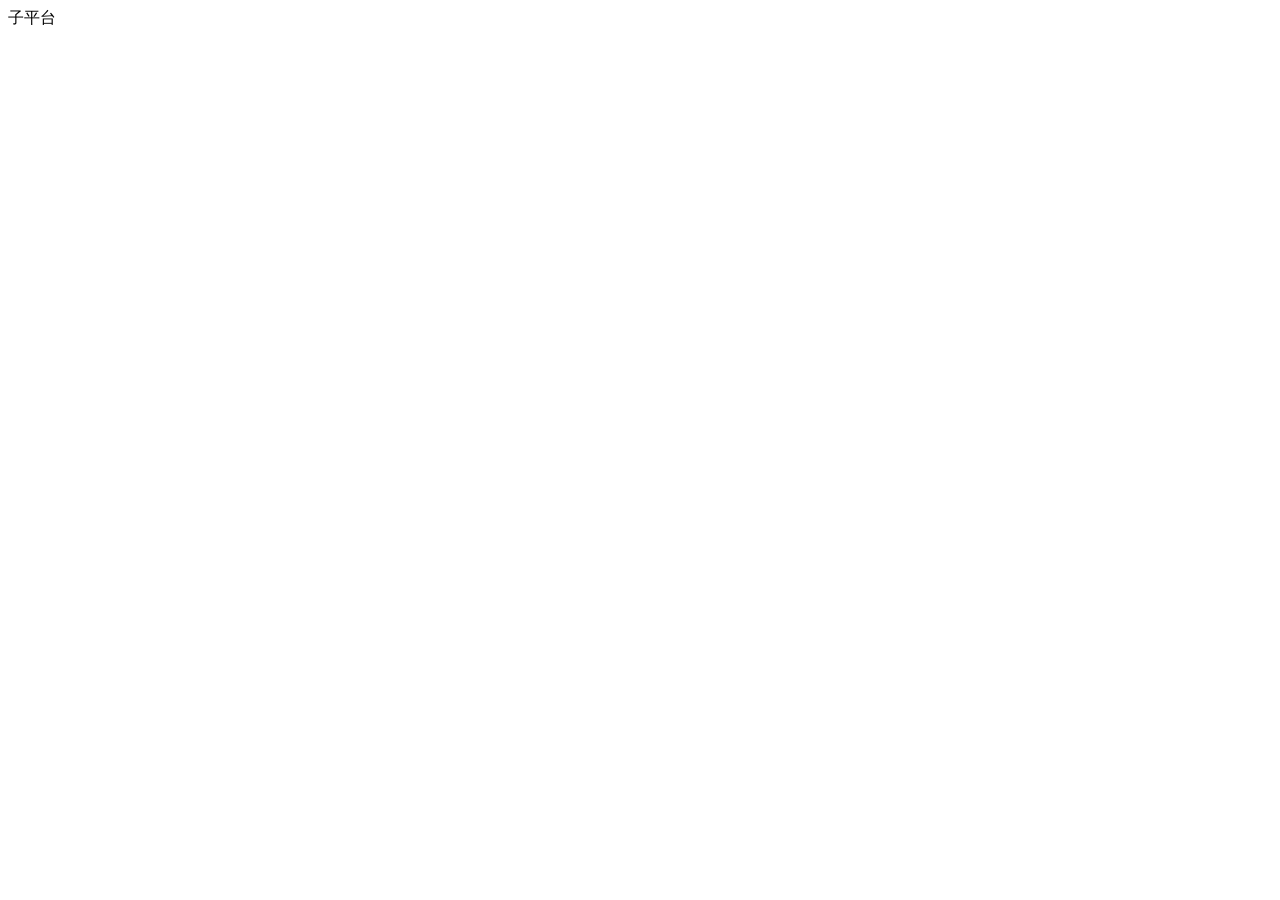
==== index.html @ 853c3cb0 "Add files via upload" ====
<!DOCTYPE html>
<html lang="en">
  <head>
    <meta charset="UTF-8" />
    <meta name="viewport" content="width=device-width, initial-scale=1.0" />
    <title>Document</title>
  </head>
  <body>
    子平台
  </body>
</html>
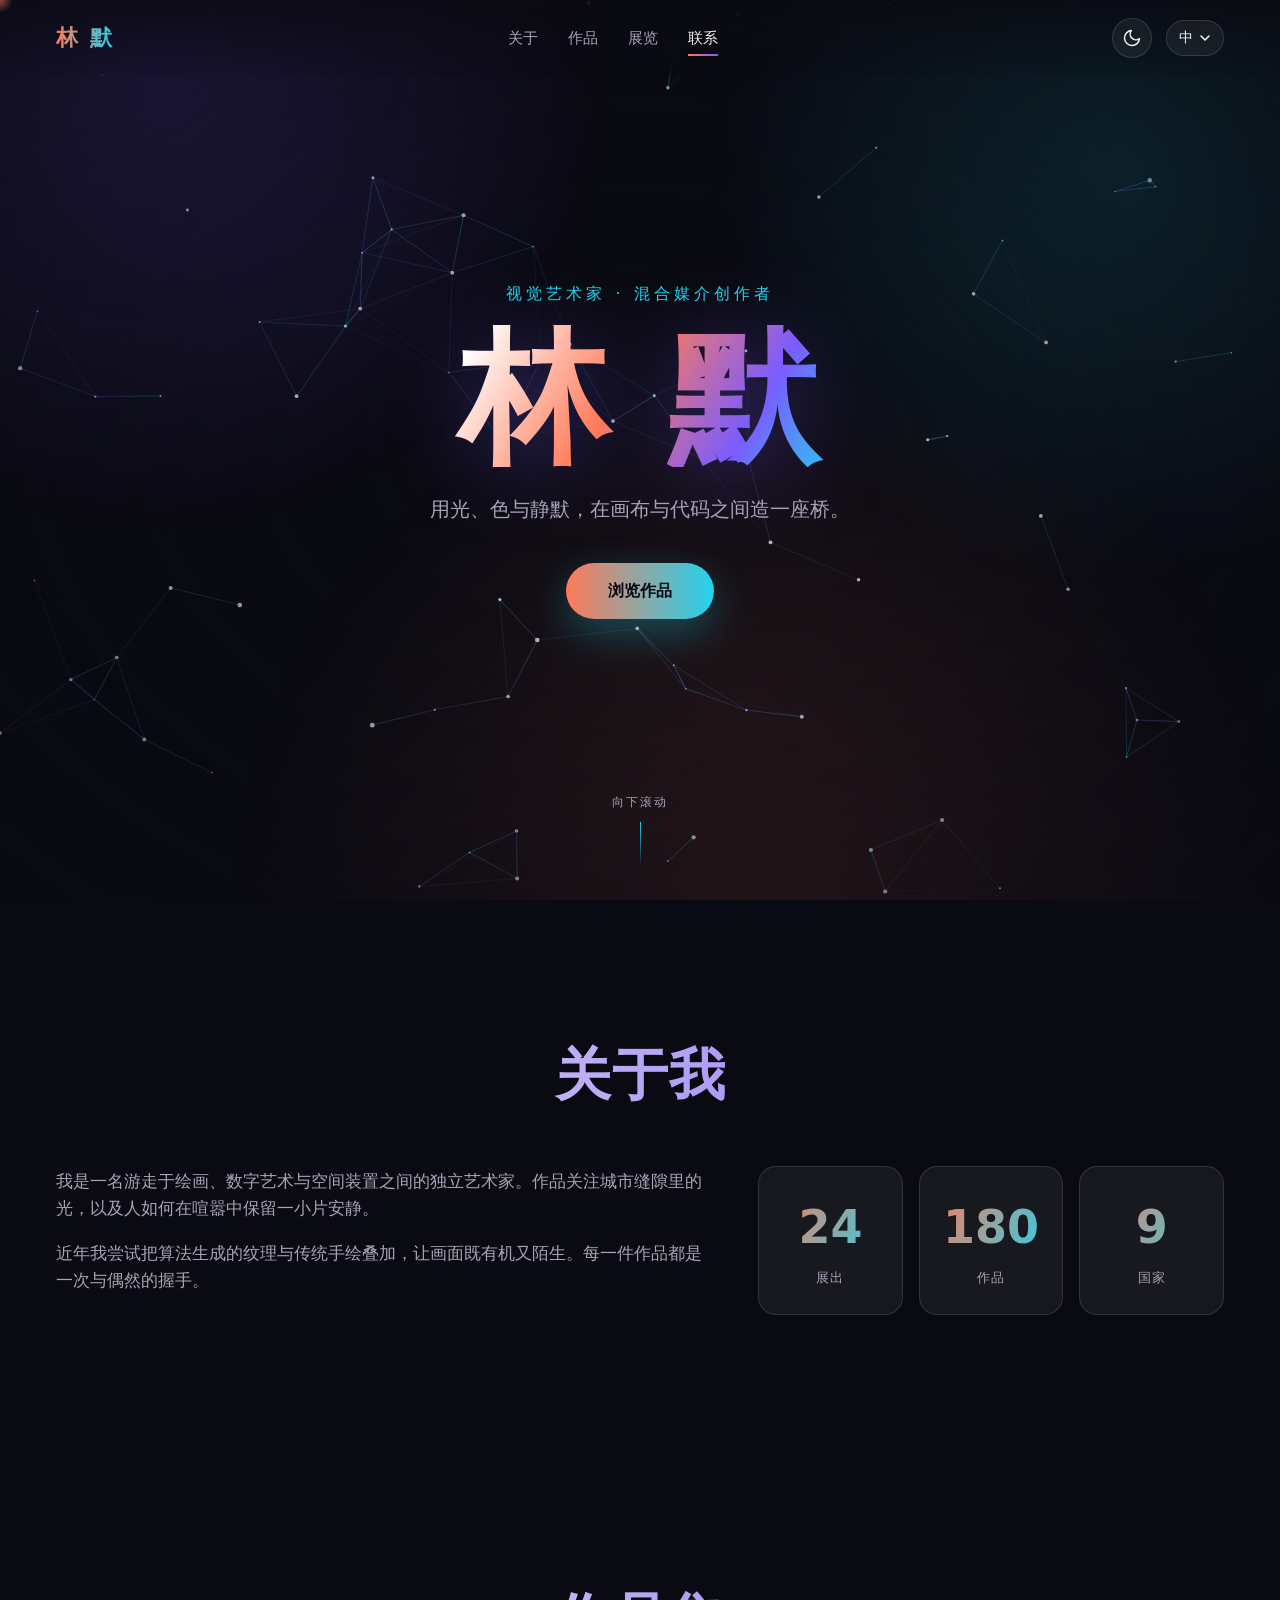
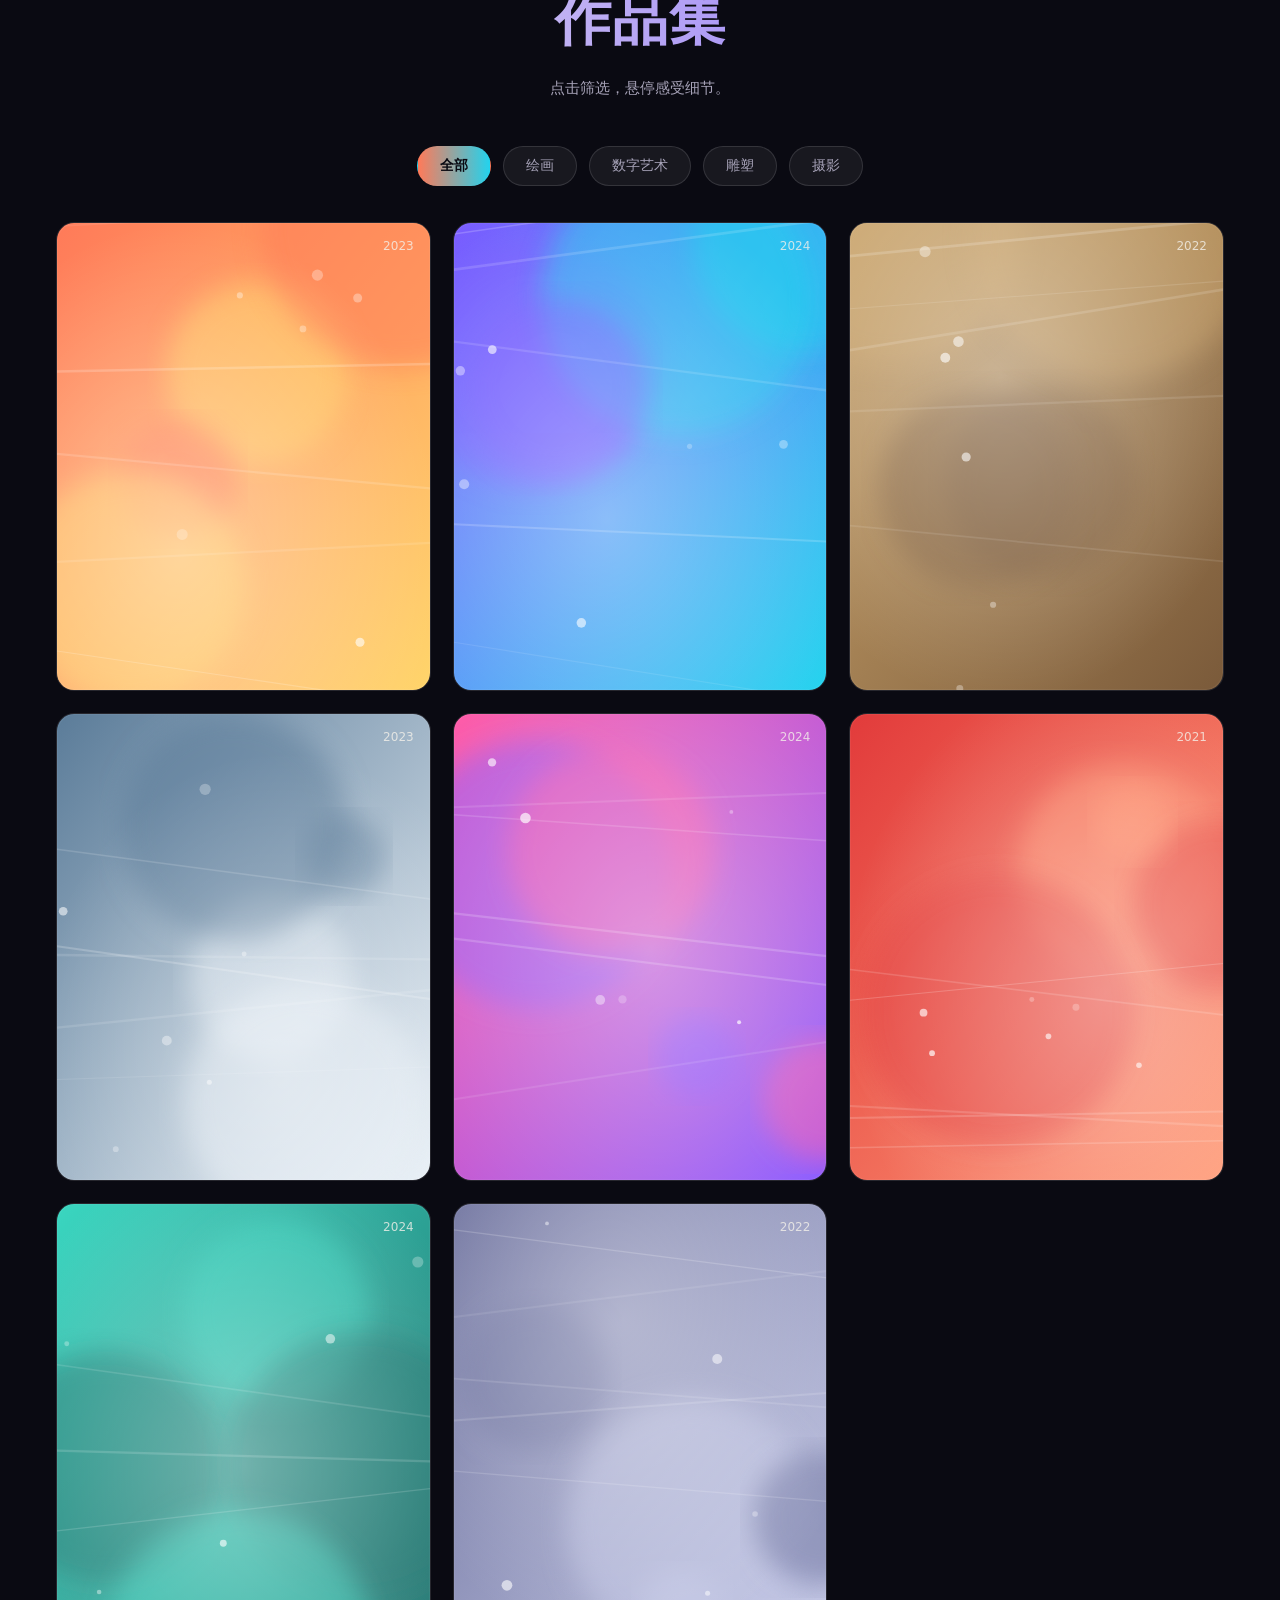
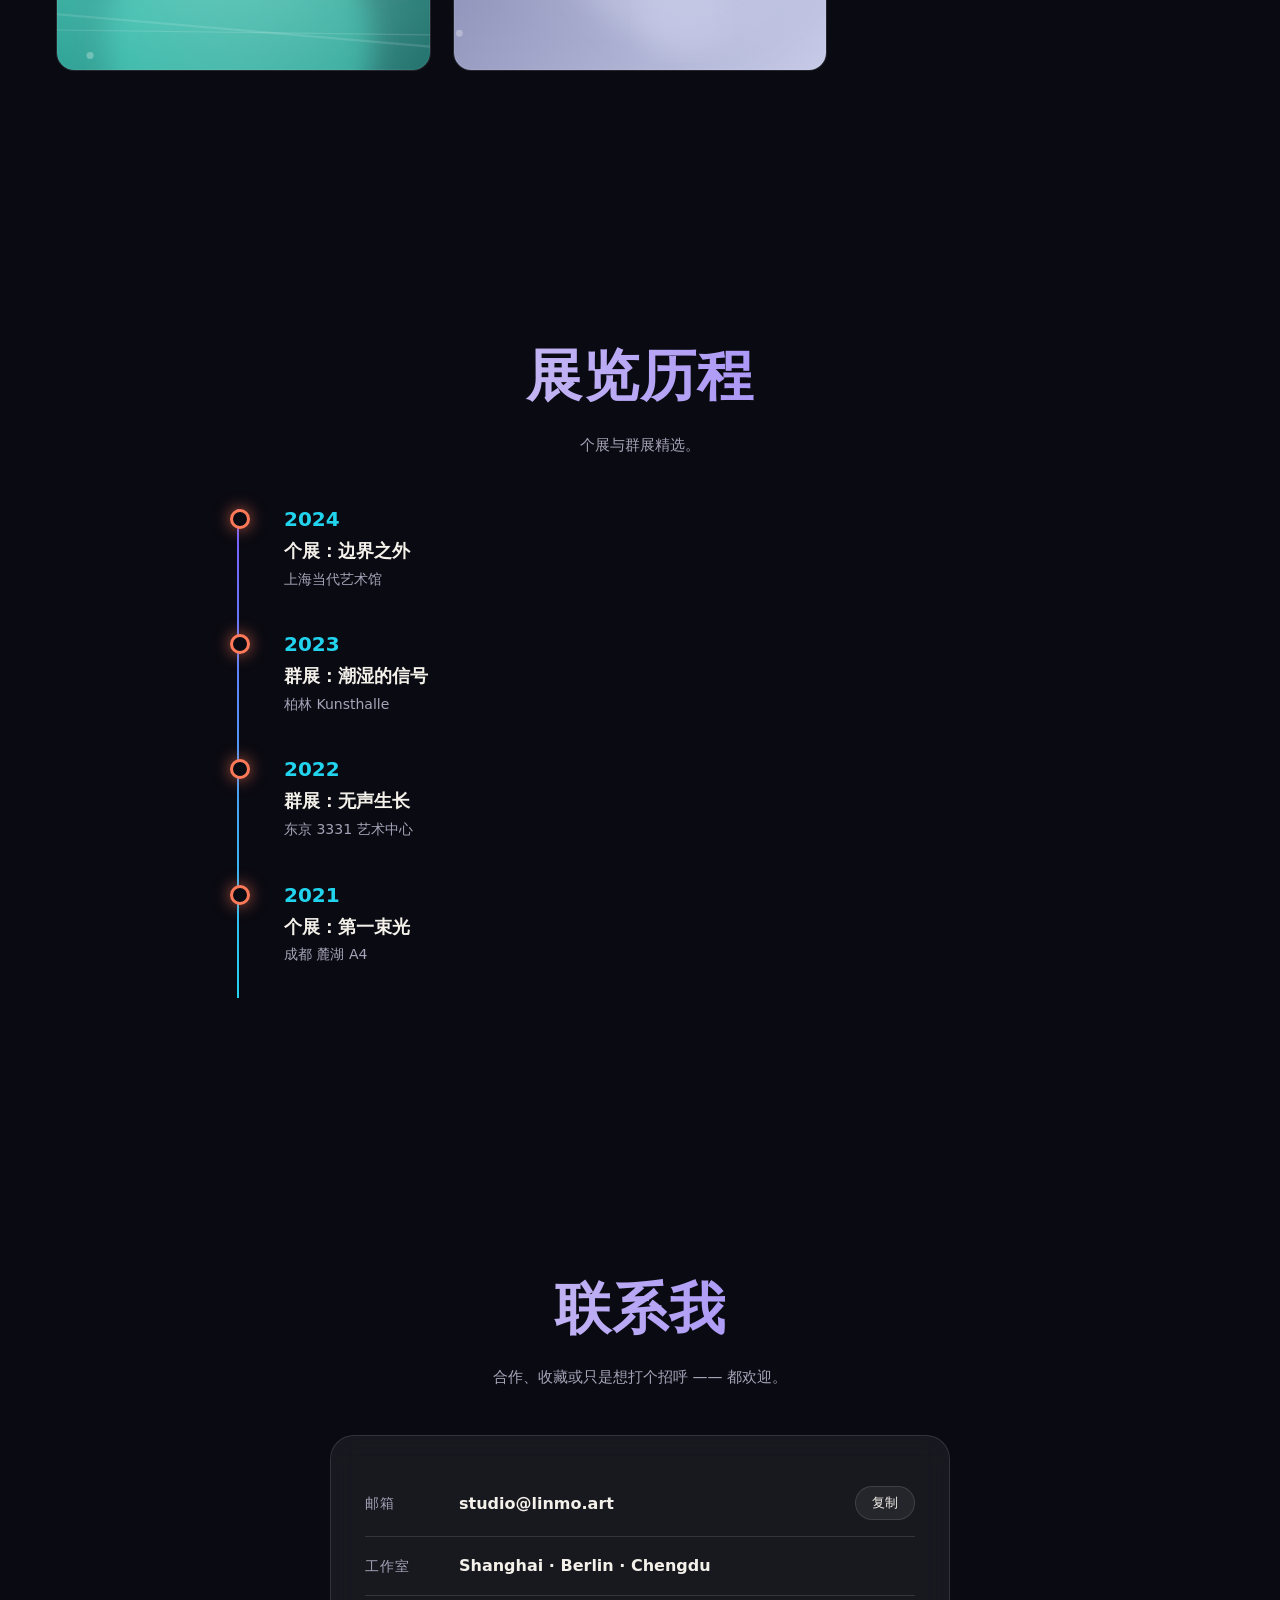
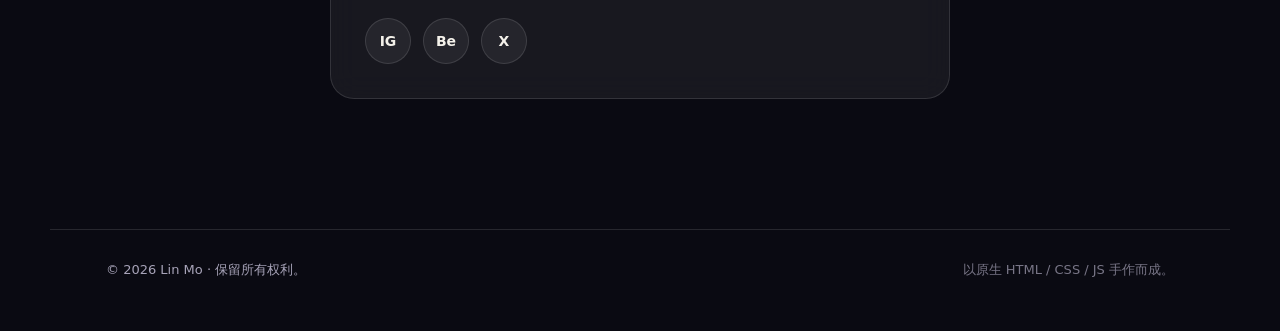
==== commit f0738864: "Add files via upload" ====
--- a/index.html
+++ b/index.html
@@ -1,11 +1,149 @@
 <!DOCTYPE html>
-<html lang="en">
-  <head>
-    <meta charset="UTF-8" />
-    <meta name="viewport" content="width=device-width, initial-scale=1.0" />
-    <title>Document</title>
-  </head>
-  <body>
-    子平台
-  </body>
+<html lang="zh">
+<head>
+  <meta charset="UTF-8" />
+  <meta name="viewport" content="width=device-width, initial-scale=1.0" />
+  <title>Lin Mo · 艺术家作品集</title>
+  <meta name="description" content="独立视觉艺术家林默的作品集 —— 绘画、数字艺术、雕塑与摄影。" />
+  <link rel="stylesheet" href="style.css" />
+  <script>
+    (function () {
+      try {
+        var t = localStorage.getItem("linmo_theme") || "dark";
+        document.documentElement.setAttribute("data-theme", t === "light" ? "light" : "dark");
+      } catch (e) {}
+    })();
+  </script>
+</head>
+<body>
+  <!-- 滚动进度条 -->
+  <div class="scroll-progress" id="scrollProgress"></div>
+
+  <!-- 自定义光标辉光（桌面端） -->
+  <div class="cursor-glow" id="cursorGlow"></div>
+
+  <!-- 导航 -->
+  <header class="nav" id="nav">
+    <a href="#hero" class="nav__logo" data-i18n="hero.name">林 默</a>
+
+    <nav class="nav__links" id="navLinks">
+      <a href="#about" data-i18n="nav.about">关于</a>
+      <a href="#works" data-i18n="nav.works">作品</a>
+      <a href="#exhibitions" data-i18n="nav.exhibitions">展览</a>
+      <a href="#contact" data-i18n="nav.contact">联系</a>
+    </nav>
+
+    <div class="nav__right">
+      <button class="theme-toggle" id="themeToggle" aria-label="切换白天/黑夜主题" aria-pressed="false">
+        <svg class="icon-moon" viewBox="0 0 24 24" width="20" height="20" fill="none" stroke="currentColor" stroke-width="1.8" stroke-linecap="round" stroke-linejoin="round"><path d="M21 12.8A9 9 0 1 1 11.2 3 7 7 0 0 0 21 12.8z"/></svg>
+        <svg class="icon-sun" viewBox="0 0 24 24" width="20" height="20" fill="none" stroke="currentColor" stroke-width="1.8" stroke-linecap="round" stroke-linejoin="round"><circle cx="12" cy="12" r="4.2"/><path d="M12 2.5v2.2M12 19.3v2.2M4.6 4.6l1.6 1.6M17.8 17.8l1.6 1.6M2.5 12h2.2M19.3 12h2.2M4.6 19.4l1.6-1.6M17.8 6.2l1.6-1.6"/></svg>
+      </button>
+      <div class="lang" id="lang">
+        <button class="lang__btn" id="langBtn" aria-label="language">
+          <span class="lang__current" id="langCurrent">中</span>
+          <svg width="12" height="12" viewBox="0 0 12 12"><path d="M2 4l4 4 4-4" stroke="currentColor" stroke-width="1.6" fill="none" stroke-linecap="round" stroke-linejoin="round"/></svg>
+        </button>
+        <ul class="lang__menu" id="langMenu">
+          <li data-lang="zh">中文</li>
+          <li data-lang="en">English</li>
+          <li data-lang="de">Deutsch</li>
+        </ul>
+      </div>
+      <button class="nav__toggle" id="navToggle" aria-label="menu">
+        <span></span><span></span><span></span>
+      </button>
+    </div>
+  </header>
+
+  <!-- Hero -->
+  <section class="hero" id="hero">
+    <canvas class="hero__canvas" id="particles"></canvas>
+    <div class="hero__overlay"></div>
+    <div class="hero__content">
+      <p class="hero__role reveal" data-i18n="hero.role">视觉艺术家 · 混合媒介创作者</p>
+      <h1 class="hero__name reveal" data-i18n="hero.name">林 默</h1>
+      <p class="hero__tagline reveal" data-i18n="hero.tagline">用光、色与静默，在画布与代码之间造一座桥。</p>
+      <a href="#works" class="hero__cta reveal" data-i18n="hero.cta">浏览作品</a>
+    </div>
+    <div class="hero__scroll">
+      <span data-i18n="hero.scroll">向下滚动</span>
+      <span class="hero__scroll-line"></span>
+    </div>
+  </section>
+
+  <!-- About -->
+  <section class="about" id="about">
+    <div class="section-head reveal">
+      <h2 data-i18n="about.title">关于我</h2>
+    </div>
+    <div class="about__grid">
+      <div class="about__text reveal">
+        <p data-i18n="about.p1"></p>
+        <p data-i18n="about.p2"></p>
+      </div>
+      <div class="about__stats reveal">
+        <div class="stat"><b data-count="24">0</b><span data-i18n="about.stat1">展出</span></div>
+        <div class="stat"><b data-count="180">0</b><span data-i18n="about.stat2">作品</span></div>
+        <div class="stat"><b data-count="9">0</b><span data-i18n="about.stat3">国家</span></div>
+      </div>
+    </div>
+  </section>
+
+  <!-- Works -->
+  <section class="works" id="works">
+    <div class="section-head reveal">
+      <h2 data-i18n="works.title">作品集</h2>
+      <p class="section-sub" data-i18n="works.subtitle">点击筛选，悬停感受细节。</p>
+    </div>
+    <div class="works__filters reveal" id="filters">
+      <button class="chip active" data-filter="all" data-i18n="filter.all">全部</button>
+      <button class="chip" data-filter="painting" data-i18n="filter.painting">绘画</button>
+      <button class="chip" data-filter="digital" data-i18n="filter.digital">数字艺术</button>
+      <button class="chip" data-filter="sculpture" data-i18n="filter.sculpture">雕塑</button>
+      <button class="chip" data-filter="photography" data-i18n="filter.photography">摄影</button>
+    </div>
+    <div class="works__grid" id="worksGrid"><!-- JS 注入 --></div>
+  </section>
+
+  <!-- Exhibitions -->
+  <section class="exhibitions" id="exhibitions">
+    <div class="section-head reveal">
+      <h2 data-i18n="exhibitions.title">展览历程</h2>
+      <p class="section-sub" data-i18n="exhibitions.subtitle">个展与群展精选。</p>
+    </div>
+    <div class="timeline" id="timeline"><!-- JS 注入 --></div>
+  </section>
+
+  <!-- Contact -->
+  <section class="contact" id="contact">
+    <div class="section-head reveal">
+      <h2 data-i18n="contact.title">联系我</h2>
+      <p class="section-sub" data-i18n="contact.subtitle">合作、收藏或只是想打个招呼 —— 都欢迎。</p>
+    </div>
+    <div class="contact__card reveal">
+      <div class="contact__row">
+        <span class="contact__label" data-i18n="contact.emailLabel">邮箱</span>
+        <span class="contact__value">studio@linmo.art</span>
+        <button class="contact__copy" id="copyEmail" data-i18n="contact.copy">复制</button>
+      </div>
+      <div class="contact__row">
+        <span class="contact__label" data-i18n="contact.studioLabel">工作室</span>
+        <span class="contact__value">Shanghai · Berlin · Chengdu</span>
+      </div>
+      <div class="contact__socials">
+        <a href="#" aria-label="Instagram">IG</a>
+        <a href="#" aria-label="Behance">Be</a>
+        <a href="#" aria-label="X">X</a>
+      </div>
+    </div>
+  </section>
+
+  <footer class="footer">
+    <span>© <span id="year"></span> Lin Mo · <span data-i18n="footer.rights">保留所有权利。</span></span>
+    <span class="footer__made" data-i18n="footer.made">以原生 HTML / CSS / JS 手作而成。</span>
+  </footer>
+
+  <script src="i18n.js"></script>
+  <script src="script.js"></script>
+</body>
 </html>
--- a/style.css
+++ b/style.css
@@ -0,0 +1,400 @@
+/* ============================================================
+   林默 · 艺术家作品集  ——  原生样式
+   响应式（移动端 + PC）· 玻璃拟态 · 渐变辉光 · 滚动动效
+   ============================================================ */
+
+:root {
+  --bg: #0a0a12;
+  --bg-soft: #11111d;
+  --ink: #f4f1ea;
+  --muted: #a7a3b8;
+  --accent: #ff7a59;
+  --accent2: #7b5cff;
+  --accent3: #22d3ee;
+  --glass: rgba(255, 255, 255, 0.06);
+  --glass-brd: rgba(255, 255, 255, 0.12);
+  --radius: 18px;
+  --maxw: 1180px;
+  --ease: cubic-bezier(0.22, 1, 0.36, 1);
+}
+
+* { box-sizing: border-box; margin: 0; padding: 0; }
+
+html { scroll-behavior: smooth; }
+
+body {
+  font-family: "Helvetica Neue", "PingFang SC", "Microsoft YaHei", "Noto Sans SC", system-ui, sans-serif;
+  background: var(--bg);
+  color: var(--ink);
+  line-height: 1.6;
+  overflow-x: hidden;
+  -webkit-font-smoothing: antialiased;
+}
+
+/* 全局背景光晕 */
+body::before {
+  content: "";
+  position: fixed;
+  inset: 0;
+  z-index: -2;
+  background:
+    radial-gradient(60vw 60vw at 12% 8%, rgba(123, 92, 255, 0.22), transparent 60%),
+    radial-gradient(55vw 55vw at 88% 18%, rgba(34, 211, 238, 0.16), transparent 60%),
+    radial-gradient(70vw 70vw at 60% 100%, rgba(255, 122, 89, 0.14), transparent 60%);
+  pointer-events: none;
+}
+
+img { max-width: 100%; display: block; }
+
+a { color: inherit; text-decoration: none; }
+
+/* ---------- 滚动进度条 ---------- */
+.scroll-progress {
+  position: fixed; top: 0; left: 0; height: 3px; width: 0;
+  background: linear-gradient(90deg, var(--accent), var(--accent2), var(--accent3));
+  z-index: 1000; transition: width 0.1s linear;
+}
+
+/* ---------- 自定义光标辉光 ---------- */
+.cursor-glow {
+  position: fixed; top: 0; left: 0; width: 26px; height: 26px;
+  border-radius: 50%; pointer-events: none; z-index: 999;
+  background: radial-gradient(circle, rgba(255, 122, 89, 0.55), transparent 70%);
+  transform: translate(-50%, -50%); mix-blend-mode: screen;
+  transition: opacity 0.3s; opacity: 0;
+}
+@media (hover: hover) and (pointer: fine) {
+  .cursor-glow { opacity: 1; }
+  body { cursor: none; }
+  a, button, .chip, .work { cursor: none; }
+}
+
+/* ---------- 导航 ---------- */
+.nav {
+  position: fixed; top: 0; left: 0; right: 0; z-index: 900;
+  display: flex; align-items: center; justify-content: space-between;
+  padding: 18px clamp(18px, 5vw, 56px);
+  backdrop-filter: blur(14px);
+  background: linear-gradient(180deg, rgba(10, 10, 18, 0.75), rgba(10, 10, 18, 0));
+  transition: background 0.4s, box-shadow 0.4s;
+}
+.nav.scrolled {
+  background: rgba(10, 10, 18, 0.82);
+  box-shadow: 0 8px 30px rgba(0, 0, 0, 0.35);
+}
+.nav__logo {
+  font-weight: 700; font-size: 22px; letter-spacing: 2px;
+  background: linear-gradient(90deg, var(--accent), var(--accent3));
+  -webkit-background-clip: text; background-clip: text; color: transparent;
+}
+.nav__links { display: flex; gap: 30px; }
+.nav__links a {
+  position: relative; font-size: 15px; color: var(--muted);
+  transition: color 0.3s; padding: 4px 0;
+}
+.nav__links a::after {
+  content: ""; position: absolute; left: 0; bottom: -2px; height: 2px; width: 0;
+  background: linear-gradient(90deg, var(--accent), var(--accent2));
+  transition: width 0.35s var(--ease);
+}
+.nav__links a:hover, .nav__links a.active { color: var(--ink); }
+.nav__links a:hover::after, .nav__links a.active::after { width: 100%; }
+
+.nav__right { display: flex; align-items: center; gap: 14px; }
+
+/* 语言切换 */
+.lang { position: relative; }
+.lang__btn {
+  display: flex; align-items: center; gap: 6px; cursor: none;
+  background: var(--glass); border: 1px solid var(--glass-brd); color: var(--ink);
+  padding: 8px 12px; border-radius: 999px; font-size: 14px;
+  transition: border-color 0.3s, transform 0.2s;
+}
+.lang__btn:hover { border-color: var(--accent); }
+.lang__btn svg { transition: transform 0.3s; }
+.lang.open .lang__btn svg { transform: rotate(180deg); }
+.lang__menu {
+  position: absolute; right: 0; top: calc(100% + 10px); list-style: none;
+  background: rgba(17, 17, 29, 0.95); border: 1px solid var(--glass-brd);
+  border-radius: 14px; padding: 6px; min-width: 130px;
+  backdrop-filter: blur(16px); box-shadow: 0 20px 50px rgba(0, 0, 0, 0.5);
+  opacity: 0; transform: translateY(-8px) scale(0.96); pointer-events: none;
+  transition: opacity 0.25s, transform 0.25s var(--ease);
+}
+.lang.open .lang__menu { opacity: 1; transform: translateY(0) scale(1); pointer-events: auto; }
+.lang__menu li {
+  padding: 10px 14px; border-radius: 10px; font-size: 14px; cursor: none;
+  color: var(--muted); transition: background 0.2s, color 0.2s;
+}
+.lang__menu li:hover, .lang__menu li.active { background: rgba(123, 92, 255, 0.18); color: var(--ink); }
+
+/* 汉堡按钮 */
+.nav__toggle { display: none; flex-direction: column; gap: 5px; background: none; border: 0; cursor: none; padding: 6px; }
+.nav__toggle span { width: 24px; height: 2px; background: var(--ink); border-radius: 2px; transition: transform 0.3s, opacity 0.3s; }
+.nav__toggle.open span:nth-child(1) { transform: translateY(7px) rotate(45deg); }
+.nav__toggle.open span:nth-child(2) { opacity: 0; }
+.nav__toggle.open span:nth-child(3) { transform: translateY(-7px) rotate(-45deg); }
+
+/* ---------- Hero ---------- */
+.hero {
+  position: relative; min-height: 100vh; display: flex; flex-direction: column;
+  align-items: center; justify-content: center; text-align: center; padding: 0 20px; overflow: hidden;
+}
+.hero__canvas { position: absolute; inset: 0; width: 100%; height: 100%; z-index: 0; }
+.hero__overlay {
+  position: absolute; inset: 0; z-index: 1;
+  background: radial-gradient(ellipse at center, transparent 30%, rgba(10, 10, 18, 0.55) 100%);
+}
+.hero__content { position: relative; z-index: 2; max-width: 820px; }
+.hero__role {
+  font-size: clamp(13px, 2.4vw, 16px); letter-spacing: 4px; text-transform: uppercase;
+  color: var(--accent3); margin-bottom: 18px;
+}
+.hero__name {
+  font-size: clamp(56px, 13vw, 150px); font-weight: 800; line-height: 0.95; letter-spacing: 4px;
+  background: linear-gradient(120deg, #fff 10%, var(--accent) 45%, var(--accent2) 75%, var(--accent3));
+  -webkit-background-clip: text; background-clip: text; color: transparent;
+  filter: drop-shadow(0 10px 40px rgba(123, 92, 255, 0.35));
+}
+.hero__tagline {
+  margin: 26px auto 38px; font-size: clamp(15px, 2.6vw, 20px); color: var(--muted); max-width: 600px;
+}
+.hero__cta {
+  display: inline-block; padding: 15px 42px; border-radius: 999px; font-weight: 600;
+  color: #0a0a12; background: linear-gradient(90deg, var(--accent), var(--accent3));
+  box-shadow: 0 14px 40px rgba(34, 211, 238, 0.3);
+  transition: transform 0.3s var(--ease), box-shadow 0.3s;
+}
+.hero__cta:hover { transform: translateY(-4px) scale(1.03); box-shadow: 0 20px 55px rgba(255, 122, 89, 0.45); }
+.hero__scroll {
+  position: absolute; bottom: 32px; z-index: 2; left: 50%; transform: translateX(-50%);
+  display: flex; flex-direction: column; align-items: center; gap: 10px;
+  font-size: 12px; letter-spacing: 2px; color: var(--muted);
+}
+.hero__scroll-line { width: 1px; height: 46px; background: linear-gradient(var(--accent3), transparent); position: relative; overflow: hidden; }
+.hero__scroll-line::after {
+  content: ""; position: absolute; top: -50%; left: 0; width: 100%; height: 50%;
+  background: var(--ink); animation: scrollDown 1.8s var(--ease) infinite;
+}
+@keyframes scrollDown { 0% { top: -50%; } 100% { top: 100%; } }
+
+/* ---------- 通用区块 ---------- */
+section { padding: clamp(70px, 11vw, 130px) clamp(18px, 5vw, 56px); position: relative; }
+.section-head { max-width: var(--maxw); margin: 0 auto 46px; text-align: center; }
+.section-head h2 {
+  font-size: clamp(30px, 6vw, 56px); font-weight: 800; letter-spacing: 1px;
+  background: linear-gradient(90deg, var(--ink), var(--accent2));
+  -webkit-background-clip: text; background-clip: text; color: transparent;
+}
+.section-sub { color: var(--muted); margin-top: 12px; font-size: 15px; }
+
+/* ---------- About ---------- */
+.about__grid { max-width: var(--maxw); margin: 0 auto; display: grid; grid-template-columns: 1.4fr 1fr; gap: 50px; align-items: center; }
+.about__text p { color: var(--muted); margin-bottom: 18px; font-size: 17px; }
+.about__stats { display: grid; grid-template-columns: repeat(3, 1fr); gap: 16px; }
+.stat {
+  background: var(--glass); border: 1px solid var(--glass-brd); border-radius: var(--radius);
+  padding: 24px 14px; text-align: center; backdrop-filter: blur(10px);
+  transition: transform 0.35s var(--ease), border-color 0.35s;
+}
+.stat:hover { transform: translateY(-6px); border-color: var(--accent); }
+.stat b { display: block; font-size: clamp(30px, 6vw, 46px); font-weight: 800;
+  background: linear-gradient(120deg, var(--accent), var(--accent3)); -webkit-background-clip: text; background-clip: text; color: transparent; }
+.stat span { font-size: 13px; color: var(--muted); letter-spacing: 1px; }
+
+/* ---------- Works ---------- */
+.works__filters { max-width: var(--maxw); margin: 0 auto 36px; display: flex; flex-wrap: wrap; gap: 12px; justify-content: center; }
+.chip {
+  cursor: none; padding: 10px 22px; border-radius: 999px; font-size: 14px; color: var(--muted);
+  background: var(--glass); border: 1px solid var(--glass-brd); transition: all 0.3s;
+}
+.chip:hover { color: var(--ink); border-color: var(--accent2); }
+.chip.active { color: #0a0a12; background: linear-gradient(90deg, var(--accent), var(--accent3)); border-color: transparent; font-weight: 600; }
+
+.works__grid {
+  max-width: var(--maxw); margin: 0 auto; display: grid;
+  grid-template-columns: repeat(3, 1fr); gap: 22px;
+}
+.work {
+  position: relative; border-radius: var(--radius); overflow: hidden; aspect-ratio: 4 / 5;
+  border: 1px solid var(--glass-brd); cursor: none;
+  transition: transform 0.5s var(--ease), box-shadow 0.5s, opacity 0.4s;
+}
+.work.hide { display: none; }
+.work:hover { transform: translateY(-8px) scale(1.01); box-shadow: 0 24px 60px rgba(0, 0, 0, 0.5); }
+.work__art { position: absolute; inset: 0; transition: transform 0.7s var(--ease); }
+.work:hover .work__art { transform: scale(1.12); }
+.work__art svg { width: 100%; height: 100%; display: block; }
+.work__meta {
+  position: absolute; inset: auto 0 0 0; padding: 20px; z-index: 2;
+  background: linear-gradient(transparent, rgba(8, 8, 16, 0.92));
+  transform: translateY(8px); opacity: 0; transition: all 0.4s var(--ease);
+}
+.work:hover .work__meta { transform: translateY(0); opacity: 1; }
+.work__title { font-size: 18px; font-weight: 700; }
+.work__cat { font-size: 12px; color: var(--accent3); letter-spacing: 1px; text-transform: uppercase; margin-top: 4px; }
+.work__year { position: absolute; top: 14px; right: 16px; z-index: 2; font-size: 12px; color: var(--ink); opacity: 0.8; }
+.work::after {
+  content: ""; position: absolute; inset: 0; z-index: 1;
+  box-shadow: inset 0 0 0 1px rgba(255, 255, 255, 0.05); border-radius: var(--radius);
+  pointer-events: none;
+}
+
+/* ---------- Exhibitions 时间线 ---------- */
+.timeline { max-width: 820px; margin: 0 auto; position: relative; padding-left: 28px; }
+.timeline::before { content: ""; position: absolute; left: 7px; top: 6px; bottom: 6px; width: 2px;
+  background: linear-gradient(var(--accent2), var(--accent3)); }
+.tl-item { position: relative; padding: 0 0 38px 26px; }
+.tl-item::before {
+  content: ""; position: absolute; left: -28px; top: 6px; width: 14px; height: 14px; border-radius: 50%;
+  background: var(--bg); border: 3px solid var(--accent); box-shadow: 0 0 16px rgba(255, 122, 89, 0.7);
+}
+.tl-year { font-weight: 800; font-size: 20px; color: var(--accent3); }
+.tl-title { font-size: 18px; font-weight: 600; margin: 2px 0; }
+.tl-place { color: var(--muted); font-size: 14px; }
+
+/* ---------- Contact ---------- */
+.contact { text-align: center; }
+.contact__card {
+  max-width: 620px; margin: 0 auto; background: var(--glass); border: 1px solid var(--glass-brd);
+  border-radius: 24px; padding: 34px; backdrop-filter: blur(14px); text-align: left;
+}
+.contact__row { display: flex; align-items: center; gap: 14px; padding: 16px 0; border-bottom: 1px solid var(--glass-brd); }
+.contact__row:last-of-type { border-bottom: 0; }
+.contact__label { width: 80px; color: var(--muted); font-size: 14px; letter-spacing: 1px; }
+.contact__value { flex: 1; font-size: 16px; font-weight: 600; }
+.contact__copy {
+  cursor: none; background: var(--glass); border: 1px solid var(--glass-brd); color: var(--ink);
+  padding: 7px 16px; border-radius: 999px; font-size: 13px; transition: all 0.3s;
+}
+.contact__copy:hover { border-color: var(--accent); color: var(--accent); }
+.contact__socials { display: flex; gap: 12px; margin-top: 22px; }
+.contact__socials a {
+  width: 46px; height: 46px; display: grid; place-items: center; border-radius: 50%;
+  background: var(--glass); border: 1px solid var(--glass-brd); font-weight: 700; font-size: 14px;
+  transition: transform 0.3s var(--ease), background 0.3s;
+}
+.contact__socials a:hover { transform: translateY(-5px); background: linear-gradient(120deg, var(--accent2), var(--accent3)); }
+
+/* ---------- Footer ---------- */
+.footer {
+  display: flex; flex-wrap: wrap; gap: 10px; justify-content: space-between; align-items: center;
+  max-width: var(--maxw); margin: 0 auto; padding: 30px clamp(18px, 5vw, 56px) 50px;
+  color: var(--muted); font-size: 13px; border-top: 1px solid var(--glass-brd);
+}
+.footer__made { opacity: 0.7; }
+
+/* ---------- 滚动揭示动画 ---------- */
+.reveal { opacity: 0; transform: translateY(40px); transition: opacity 0.8s var(--ease), transform 0.8s var(--ease); }
+.reveal.in { opacity: 1; transform: none; }
+
+/* ---------- 响应式 ---------- */
+@media (max-width: 900px) {
+  .about__grid { grid-template-columns: 1fr; gap: 34px; }
+  .works__grid { grid-template-columns: repeat(2, 1fr); }
+}
+@media (max-width: 720px) {
+  .nav__links {
+    position: fixed; inset: 0 0 0 auto; width: min(78vw, 320px); flex-direction: column;
+    justify-content: center; gap: 26px; padding: 0 40px;
+    background: rgba(12, 12, 22, 0.97); backdrop-filter: blur(20px);
+    transform: translateX(100%); transition: transform 0.45s var(--ease); z-index: 880;
+  }
+  .nav__links.open { transform: translateX(0); }
+  .nav__links a { font-size: 20px; }
+  .nav__toggle { display: flex; }
+  .works__grid { grid-template-columns: 1fr; }
+  .work { aspect-ratio: 3 / 4; }
+  .hero__name { letter-spacing: 2px; }
+}
+
+/* 尊重减少动效偏好 */
+@media (prefers-reduced-motion: reduce) {
+  * { animation: none !important; transition: none !important; }
+  .reveal { opacity: 1; transform: none; }
+}
+
+/* ============================================================
+   白天 / 黑夜 主题切换
+   ============================================================ */
+
+/* 主题切换按钮 */
+.theme-toggle {
+  position: relative; width: 40px; height: 40px; display: grid; place-items: center;
+  cursor: none; color: var(--ink); border-radius: 50%;
+  background: var(--glass); border: 1px solid var(--glass-brd);
+  transition: border-color 0.3s, transform 0.3s var(--ease), color 0.3s;
+}
+.theme-toggle:hover { border-color: var(--accent); transform: rotate(18deg); }
+.theme-toggle svg { position: absolute; transition: opacity 0.35s, transform 0.45s var(--ease); }
+.theme-toggle .icon-moon { opacity: 1; transform: rotate(0); }
+.theme-toggle .icon-sun { opacity: 0; transform: rotate(-90deg) scale(0.4); }
+html[data-theme="light"] .theme-toggle .icon-moon { opacity: 0; transform: rotate(90deg) scale(0.4); }
+html[data-theme="light"] .theme-toggle .icon-sun { opacity: 1; transform: rotate(0) scale(1); }
+
+/* 切换主题时的平滑过渡（不破坏 hover 的 transform） */
+body,
+.nav, .stat, .chip, .work, .contact__card, .lang__btn, .lang__menu,
+.footer, .section-head h2, .hero__name, .nav__logo, .work__meta {
+  transition-property: background-color, border-color, color, box-shadow, transform, opacity;
+  transition-duration: 0.45s;
+  transition-timing-function: var(--ease);
+}
+
+/* ---------- 白天模式变量 ---------- */
+html[data-theme="light"] {
+  --bg: #f3f0e9;
+  --bg-soft: #ffffff;
+  --ink: #16141f;
+  --muted: #5c5870;
+  --glass: rgba(20, 18, 30, 0.05);
+  --glass-brd: rgba(20, 18, 30, 0.12);
+}
+
+/* 白天模式：背景光晕减弱 */
+html[data-theme="light"] body::before {
+  background:
+    radial-gradient(60vw 60vw at 12% 8%, rgba(123, 92, 255, 0.12), transparent 60%),
+    radial-gradient(55vw 55vw at 88% 18%, rgba(34, 211, 238, 0.10), transparent 60%),
+    radial-gradient(70vw 70vw at 60% 100%, rgba(255, 122, 89, 0.08), transparent 60%);
+}
+
+/* 白天模式：导航 */
+html[data-theme="light"] .nav {
+  background: linear-gradient(180deg, rgba(243, 240, 233, 0.82), rgba(243, 240, 233, 0));
+}
+html[data-theme="light"] .nav.scrolled {
+  background: rgba(243, 240, 233, 0.9);
+  box-shadow: 0 8px 30px rgba(0, 0, 0, 0.08);
+}
+
+/* 白天模式：语言菜单 + 移动菜单 */
+html[data-theme="light"] .lang__menu {
+  background: rgba(255, 255, 255, 0.95);
+  box-shadow: 0 20px 50px rgba(0, 0, 0, 0.12);
+}
+html[data-theme="light"] .nav__links {
+  background: rgba(245, 243, 237, 0.97);
+}
+
+/* 白天模式：Hero 暗角减弱 + 标题改为深色渐变（保证可读） */
+html[data-theme="light"] .hero__overlay {
+  background: radial-gradient(ellipse at center, transparent 30%, rgba(243, 240, 233, 0.45) 100%);
+}
+html[data-theme="light"] .hero__name {
+  background: linear-gradient(120deg, #201d33 5%, var(--accent2) 60%, var(--accent));
+  -webkit-background-clip: text; background-clip: text; color: transparent;
+}
+
+/* 白天模式：作品卡片底部信息条 */
+html[data-theme="light"] .work__meta {
+  background: linear-gradient(transparent, rgba(243, 240, 233, 0.96));
+}
+html[data-theme="light"] .work__title { color: #16141f; }
+html[data-theme="light"] .work__cat { color: var(--accent2); }
+
+/* 白天模式：自定义光标改为正常混合，避免被浅底吃掉 */
+html[data-theme="light"] .cursor-glow {
+  mix-blend-mode: normal;
+  background: radial-gradient(circle, rgba(255, 122, 89, 0.35), transparent 70%);
+}
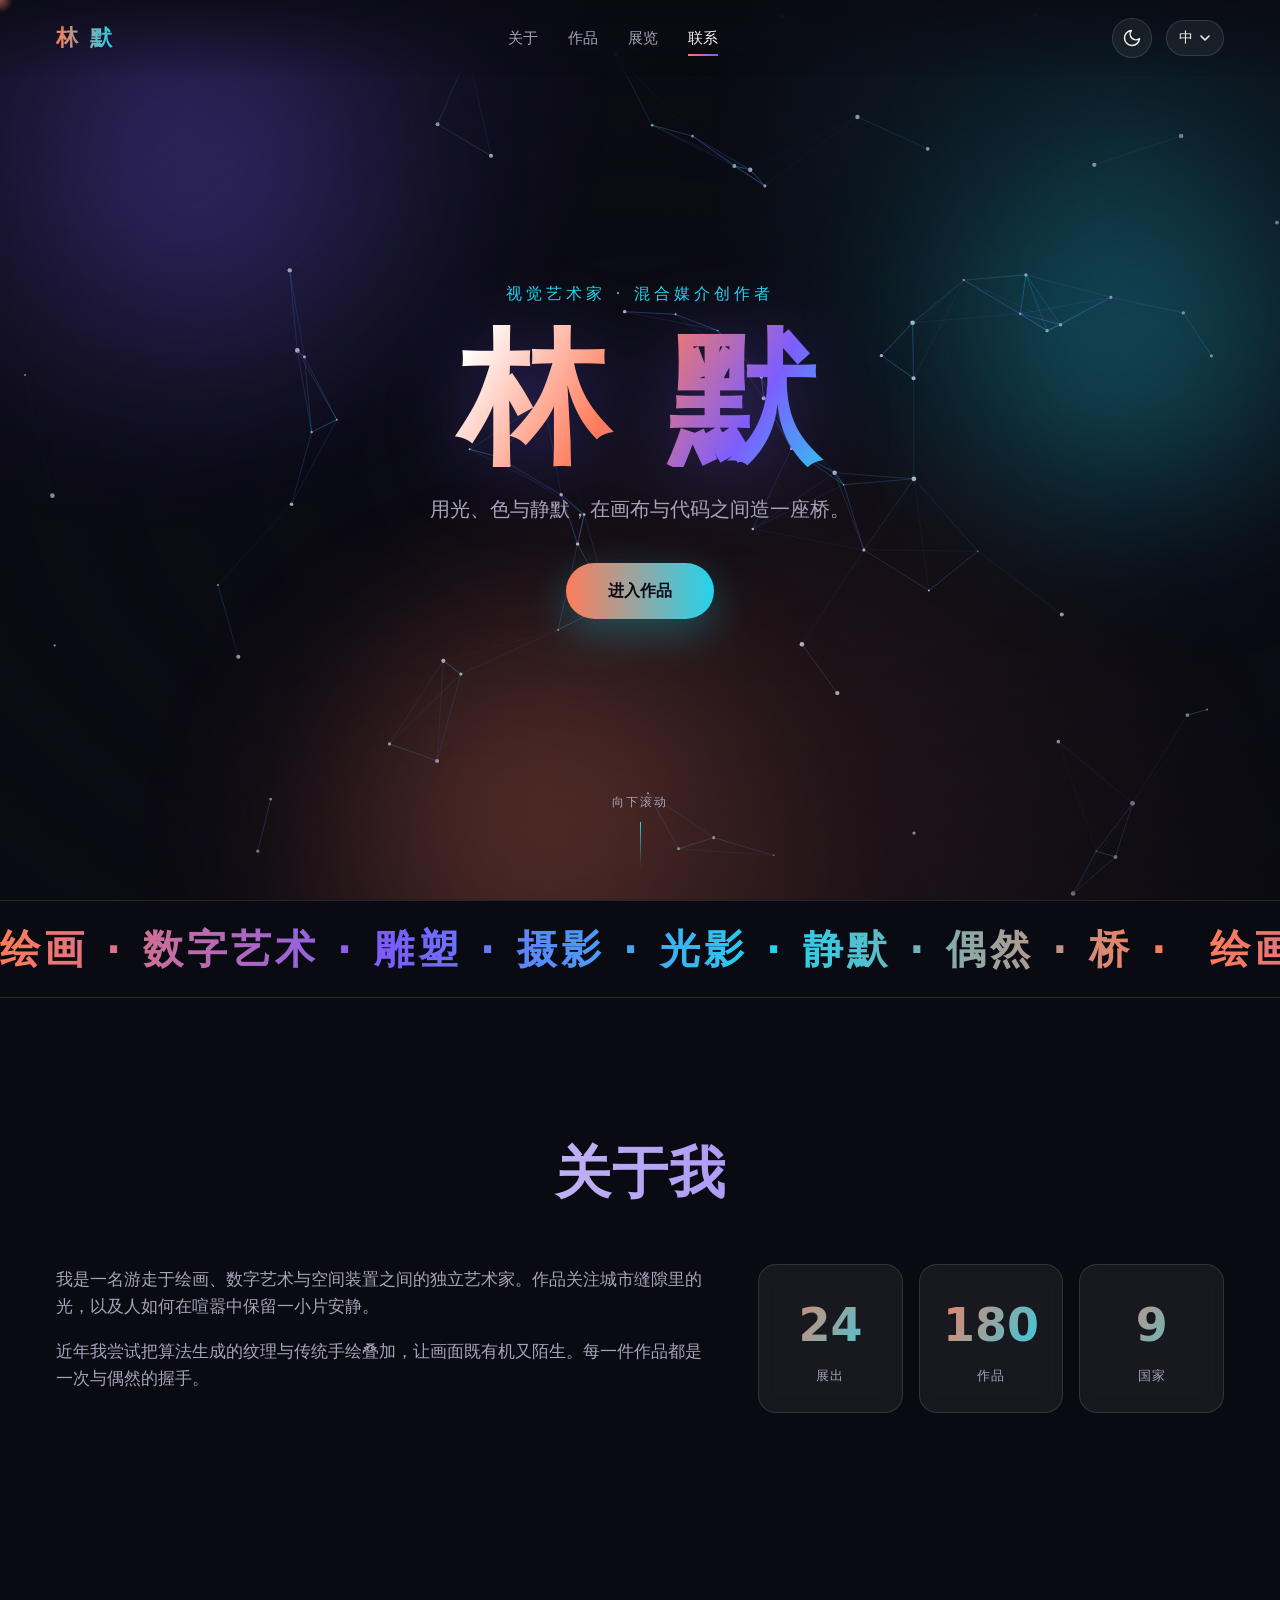
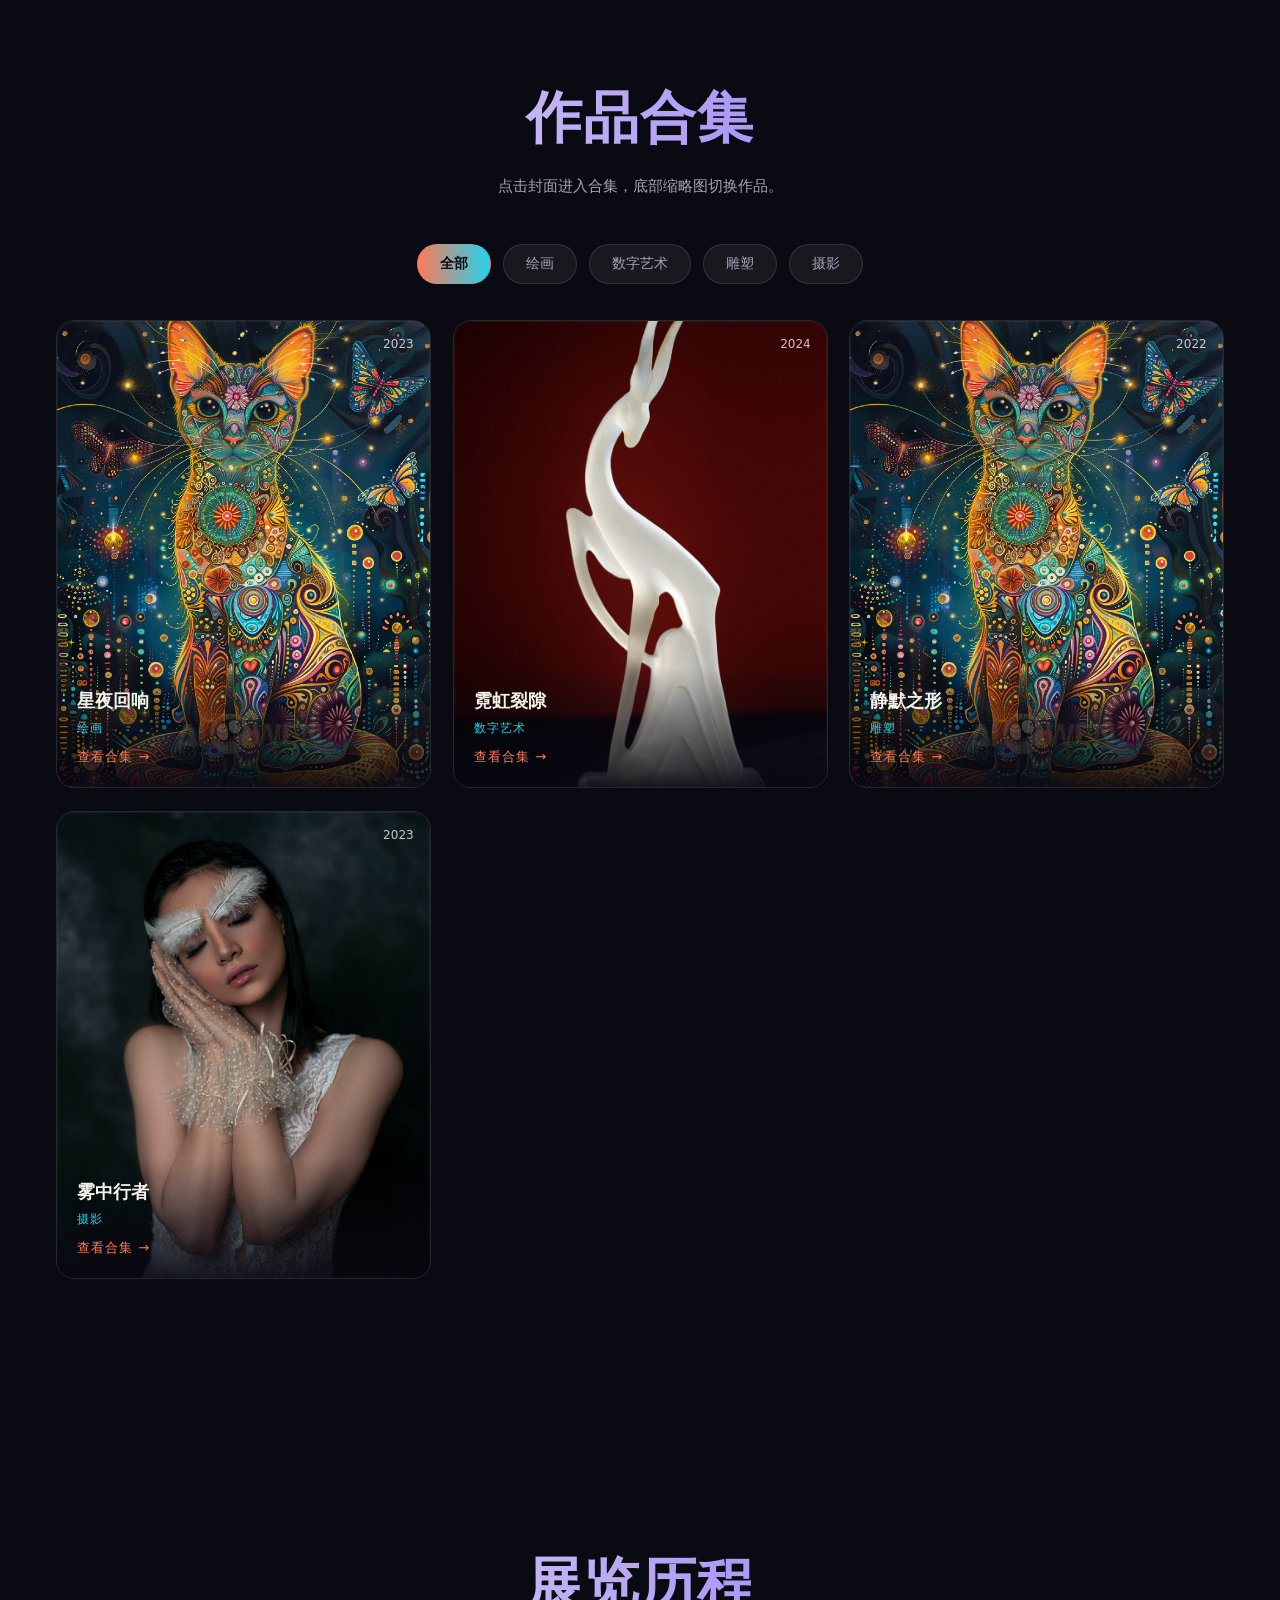
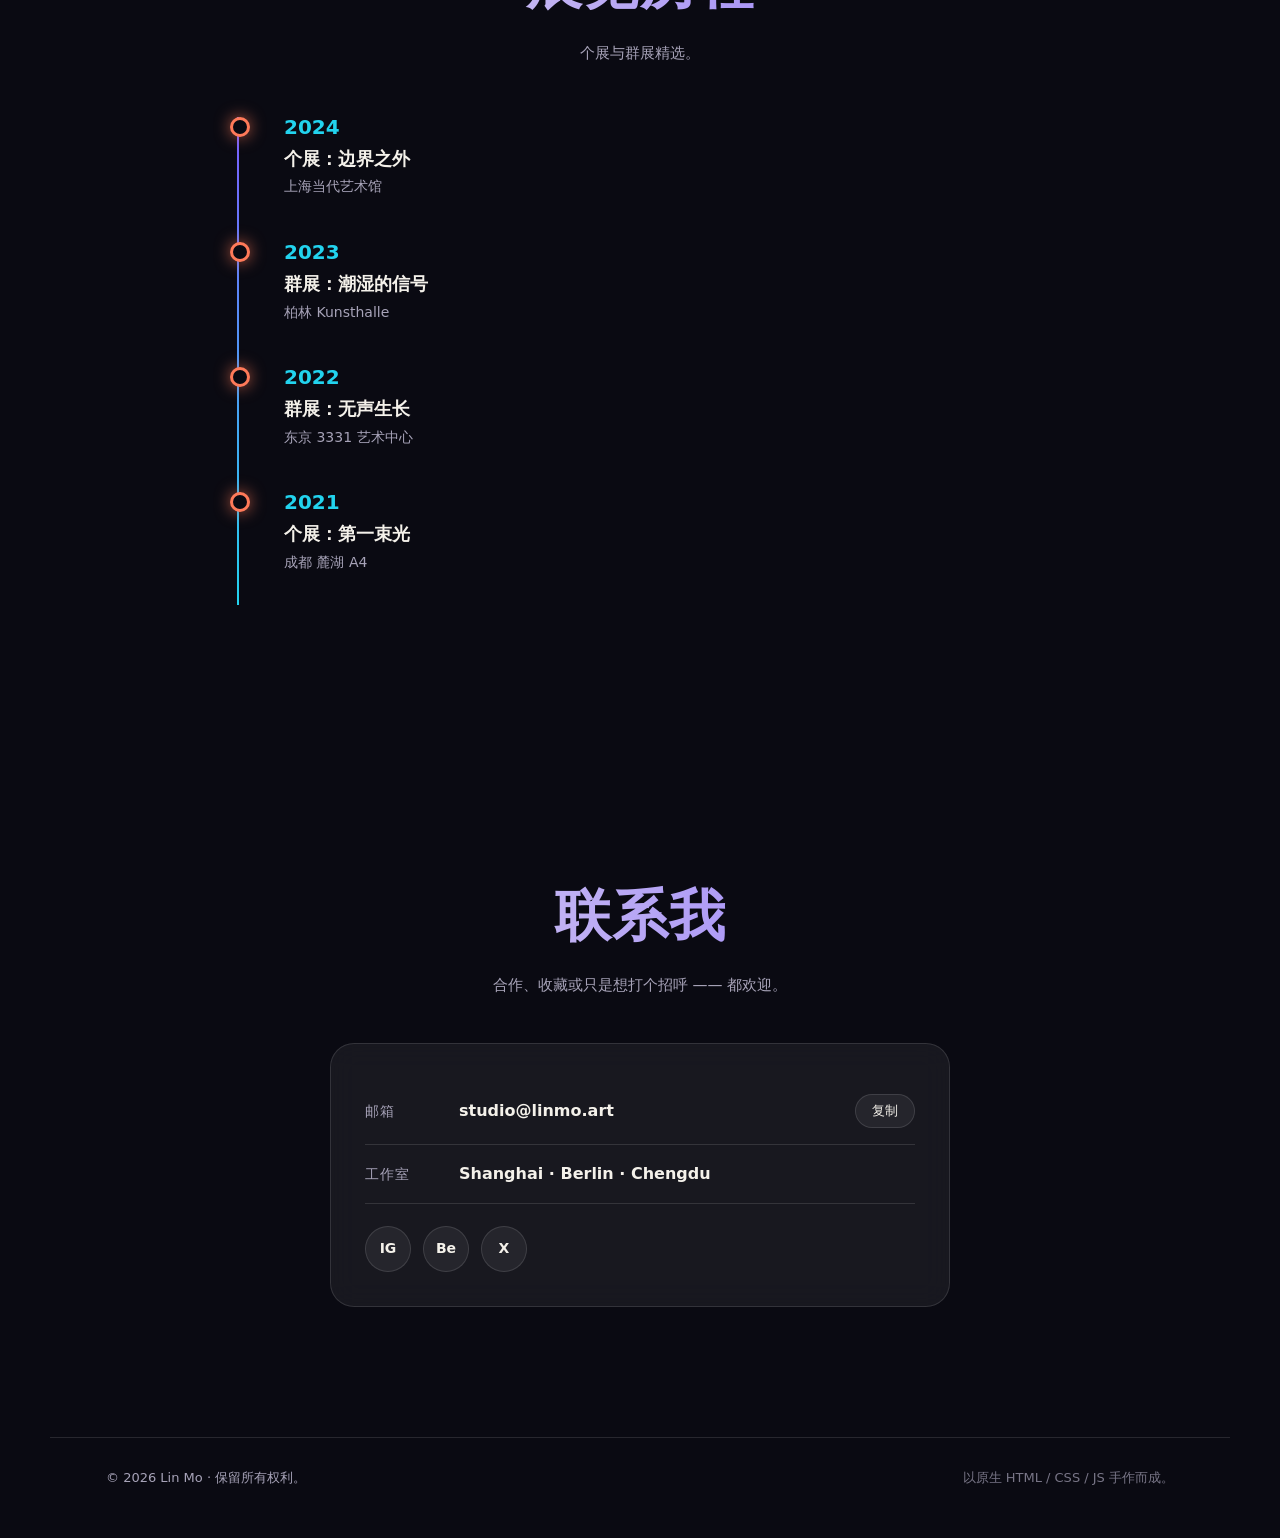
==== commit 552361e1: "Add files via upload" ====
--- a/index.html
+++ b/index.html
@@ -18,6 +18,9 @@
 <body>
   <!-- 滚动进度条 -->
   <div class="scroll-progress" id="scrollProgress"></div>
+
+  <!-- 极光流动背景 -->
+  <div class="aurora" aria-hidden="true"><span></span><span></span><span></span></div>
 
   <!-- 自定义光标辉光（桌面端） -->
   <div class="cursor-glow" id="cursorGlow"></div>
@@ -63,13 +66,21 @@
       <p class="hero__role reveal" data-i18n="hero.role">视觉艺术家 · 混合媒介创作者</p>
       <h1 class="hero__name reveal" data-i18n="hero.name">林 默</h1>
       <p class="hero__tagline reveal" data-i18n="hero.tagline">用光、色与静默，在画布与代码之间造一座桥。</p>
-      <a href="#works" class="hero__cta reveal" data-i18n="hero.cta">浏览作品</a>
+      <a href="#works" class="hero__cta reveal" data-i18n="hero.cta">进入作品</a>
     </div>
     <div class="hero__scroll">
       <span data-i18n="hero.scroll">向下滚动</span>
       <span class="hero__scroll-line"></span>
     </div>
   </section>
+
+  <!-- 跑马灯 -->
+  <div class="marquee" aria-hidden="true">
+    <div class="marquee__track">
+      <span data-i18n="marquee">绘画 · 数字艺术 · 雕塑 · 摄影 · 光影 · 静默 ·</span>
+      <span data-i18n="marquee">绘画 · 数字艺术 · 雕塑 · 摄影 · 光影 · 静默 ·</span>
+    </div>
+  </div>
 
   <!-- About -->
   <section class="about" id="about">
@@ -89,11 +100,11 @@
     </div>
   </section>
 
-  <!-- Works -->
+  <!-- Works（合集封面墙） -->
   <section class="works" id="works">
     <div class="section-head reveal">
-      <h2 data-i18n="works.title">作品集</h2>
-      <p class="section-sub" data-i18n="works.subtitle">点击筛选，悬停感受细节。</p>
+      <h2 data-i18n="works.title">作品合集</h2>
+      <p class="section-sub" data-i18n="works.subtitle">点击封面进入合集，左右滑动浏览作品。</p>
     </div>
     <div class="works__filters reveal" id="filters">
       <button class="chip active" data-filter="all" data-i18n="filter.all">全部</button>
@@ -102,8 +113,30 @@
       <button class="chip" data-filter="sculpture" data-i18n="filter.sculpture">雕塑</button>
       <button class="chip" data-filter="photography" data-i18n="filter.photography">摄影</button>
     </div>
-    <div class="works__grid" id="worksGrid"><!-- JS 注入 --></div>
+    <div class="works__grid" id="worksGrid"><!-- JS 注入合集封面 --></div>
   </section>
+
+  <!-- 合集详情浮层（画廊查看器：顶部大图 + 底部弧形缩略图） -->
+  <div class="collection-view" id="collectionView" aria-hidden="true">
+    <button class="cv__close" id="cvClose" aria-label="close">✕</button>
+    <!-- 顶部大图展示区 -->
+    <div class="cv__stage" id="cvStage">
+      <div class="cv__main-art" id="cvMainArt"></div>
+      <div class="cv__main-info" id="cvMainInfo">
+        <p class="cv__cat" id="cvCat"></p>
+        <h2 class="cv__title" id="cvTitle"></h2>
+        <p class="cv__year" id="cvYear"></p>
+        <p class="cv__main-desc" id="cvMainDesc"></p>
+      </div>
+    </div>
+    <!-- 底部弧形缩略图条（中心关闭按钮） -->
+    <div class="cv__arc" id="cvArc">
+      <div class="cv__arc-track" id="cvArcTrack"><!-- JS 注入缩略图 --></div>
+      <button class="cv__arc-close" id="cvArcClose" aria-label="close collection">✕</button>
+    </div>
+    <!-- 计数器 -->
+    <span class="cv__counter" id="cvCounter"></span>
+  </div>
 
   <!-- Exhibitions -->
   <section class="exhibitions" id="exhibitions">
@@ -138,6 +171,9 @@
     </div>
   </section>
 
+  <!-- 胶片颗粒叠层 -->
+  <div class="grain" aria-hidden="true"></div>
+
   <footer class="footer">
     <span>© <span id="year"></span> Lin Mo · <span data-i18n="footer.rights">保留所有权利。</span></span>
     <span class="footer__made" data-i18n="footer.made">以原生 HTML / CSS / JS 手作而成。</span>
--- a/style.css
+++ b/style.css
@@ -398,3 +398,227 @@
   mix-blend-mode: normal;
   background: radial-gradient(circle, rgba(255, 122, 89, 0.35), transparent 70%);
 }
+
+/* ============================================================
+   进阶创意特效
+   ============================================================ */
+
+/* 极光流动背景 */
+.aurora { position: fixed; inset: 0; z-index: -1; overflow: hidden; pointer-events: none; }
+.aurora span { position: absolute; border-radius: 50%; filter: blur(80px); opacity: 0.45; }
+.aurora span:nth-child(1) { width: 40vw; height: 40vw; left: -6vw; top: -8vw; background: radial-gradient(circle, var(--accent2), transparent 70%); animation: aurora1 19s ease-in-out infinite; }
+.aurora span:nth-child(2) { width: 38vw; height: 38vw; right: -8vw; top: 10vh; background: radial-gradient(circle, var(--accent3), transparent 70%); animation: aurora2 23s ease-in-out infinite; }
+.aurora span:nth-child(3) { width: 46vw; height: 46vw; left: 18vw; bottom: -20vw; background: radial-gradient(circle, var(--accent), transparent 70%); animation: aurora3 27s ease-in-out infinite; }
+@keyframes aurora1 { 0%, 100% { transform: translate(0, 0) scale(1); } 50% { transform: translate(8vw, 6vh) scale(1.15); } }
+@keyframes aurora2 { 0%, 100% { transform: translate(0, 0) scale(1); } 50% { transform: translate(-7vw, 8vh) scale(1.1); } }
+@keyframes aurora3 { 0%, 100% { transform: translate(0, 0) scale(1); } 50% { transform: translate(5vw, -6vh) scale(1.2); } }
+html[data-theme="light"] .aurora span { opacity: 0.3; }
+
+/* 胶片颗粒叠层 */
+.grain {
+  position: fixed; inset: 0; z-index: 4; pointer-events: none; opacity: 0.06; mix-blend-mode: overlay;
+  background-image: url("data:image/svg+xml,%3Csvg xmlns='http://www.w3.org/2000/svg' width='160' height='160'%3E%3Cfilter id='n'%3E%3CfeTurbulence type='fractalNoise' baseFrequency='0.85' numOctaves='2' stitchTiles='stitch'/%3E%3C/filter%3E%3Crect width='100%25' height='100%25' filter='url(%23n)'/%3E%3C/svg%3E");
+}
+
+/* 跑马灯 */
+.marquee { overflow: hidden; white-space: nowrap; border-top: 1px solid var(--glass-brd); border-bottom: 1px solid var(--glass-brd); padding: 16px 0; }
+.marquee__track { display: inline-flex; gap: 2.5rem; animation: marquee 24s linear infinite; will-change: transform; }
+.marquee__track span {
+  font-size: clamp(20px, 4vw, 40px); font-weight: 800; letter-spacing: 4px; text-transform: uppercase;
+  background: linear-gradient(90deg, var(--accent), var(--accent2), var(--accent3), var(--accent));
+  -webkit-background-clip: text; background-clip: text; color: transparent;
+}
+@keyframes marquee { from { transform: translateX(0); } to { transform: translateX(-50%); } }
+
+/* 合集封面：标题常驻显示 + 进入提示 */
+.collection { transition: transform 0.12s ease, box-shadow 0.45s var(--ease), border-color 0.45s; will-change: transform; }
+.collection .work__meta { opacity: 1; transform: none; }
+.collection .work__enter { margin-top: 8px; font-size: 13px; color: var(--accent); letter-spacing: 1px; }
+
+/* 合集详情浮层（画廊查看器：顶部大图 + 底部弧形缩略图） */
+.collection-view {
+  position: fixed; inset: 0; z-index: 950;
+  background: rgba(8, 8, 16, 0.94); backdrop-filter: blur(24px);
+  opacity: 0; visibility: hidden;
+  clip-path: circle(0 at 50% 50%);
+  transition: clip-path 0.7s var(--ease), opacity 0.4s ease;
+  display: flex; flex-direction: column;
+}
+.collection-view.open { opacity: 1; visibility: visible; }
+html[data-theme="light"] .collection-view { background: rgba(240, 236, 228, 0.96); }
+
+/* 关闭按钮（右上角） */
+.cv__close {
+  position: absolute; top: 20px; right: 20px; z-index: 10; cursor: none;
+  width: 46px; height: 46px; display: grid; place-items: center;
+  background: var(--glass); border: 1px solid var(--glass-brd); color: var(--ink);
+  border-radius: 50%; font-size: 18px; line-height: 1;
+  transition: border-color 0.3s, transform 0.3s, background 0.3s;
+}
+.cv__close:hover { border-color: var(--accent); transform: scale(1.08) rotate(90deg); }
+
+/* ====== 顶部大图舞台 ====== */
+.cv__stage {
+  flex: 1; display: flex; align-items: center; justify-content: center;
+  padding: 60px 40px 20px; min-height: 0; position: relative;
+}
+.cv__main-art {
+  width: min(80vw, 700px); height: min(65vh, 520px);
+  border-radius: var(--radius); overflow: hidden;
+  border: 1px solid var(--glass-brd);
+  background-size: cover; background-position: center;
+  box-shadow: 0 30px 80px rgba(0, 0, 0, 0.5);
+  transition: transform 0.55s var(--ease), box-shadow 0.55s, opacity 0.4s;
+  transform-style: preserve-3d; will-change: transform, opacity;
+}
+.cv__main-art.switching {
+  opacity: 0; transform: scale(0.92) translateY(12px);
+}
+
+/* 大图底部信息浮层 */
+.cv__main-info {
+  position: absolute; bottom: 28px; left: 50%; transform: translateX(-50%);
+  text-align: center; z-index: 3;
+  background: linear-gradient(transparent, rgba(8, 8, 16, 0.88));
+  padding: 30px 36px 16px; border-radius: 20px;
+  backdrop-filter: blur(12px); max-width: 500px;
+}
+html[data-theme="light"] .cv__main-info {
+  background: linear-gradient(transparent, rgba(240, 236, 228, 0.92));
+}
+.cv__cat {
+  color: var(--accent3); letter-spacing: 3px; text-transform: uppercase; font-size: 12px;
+}
+.cv__title {
+  font-size: clamp(22px, 4vw, 38px); font-weight: 800; margin-top: 4px;
+  background: linear-gradient(90deg, var(--accent), var(--accent2));
+  -webkit-background-clip: text; background-clip: text; color: transparent;
+}
+.cv__year { color: var(--muted); margin-top: 2px; font-size: 14px; }
+.cv__main-desc { color: var(--muted); font-size: 14px; margin-top: 6px; line-height: 1.5; }
+
+/* ====== 底部弧形缩略图条（扑克牌扇形） ====== */
+.cv__arc {
+  flex-shrink: 0; height: 220px; position: relative;
+  display: flex; align-items: center; justify-content: center;
+  padding-bottom: 20px;
+}
+.cv__arc-track {
+  position: relative; width: 100%; height: 100%;
+  display: flex; align-items: center; justify-content: center;
+}
+
+/* 单张扑克牌 —— 60×90，2:3，白底卡纸 */
+.cv__thumb {
+  position: absolute;
+  width: 60px; height: 90px;
+  left: 50%; top: 50%;
+  border-radius: 10px;
+  background: #faf6ec; /* 米白卡纸 */
+  border: 1px solid rgba(0, 0, 0, 0.06);
+  cursor: none;
+  box-shadow:
+    0 10px 22px rgba(0, 0, 0, 0.42),
+    0 2px 6px rgba(0, 0, 0, 0.18),
+    inset 0 0 0 1px rgba(255, 255, 255, 0.55);
+  overflow: hidden;
+  transform: translate(calc(-50% + var(--tx, 0px)), calc(-50% + var(--ty, 0px))) rotate(var(--tilt, 0deg));
+  transition: transform 0.4s var(--ease), box-shadow 0.4s;
+  will-change: transform;
+}
+.cv__thumb:hover {
+  transform: translate(calc(-50% + var(--tx, 0px)), calc(-50% + var(--ty, 0px) - 10px)) rotate(var(--tilt, 0deg)) scale(1.12);
+  box-shadow:
+    0 16px 32px rgba(0, 0, 0, 0.5),
+    0 4px 10px rgba(0, 0, 0, 0.25),
+    inset 0 0 0 1px rgba(255, 255, 255, 0.6);
+  z-index: 10;
+}
+.cv__thumb.active {
+  transform: translate(calc(-50% + var(--tx, 0px)), calc(-50% + var(--ty, 0px) - 18px)) rotate(var(--tilt, 0deg)) scale(1.18);
+  box-shadow:
+    0 0 0 2px var(--accent),
+    0 16px 36px rgba(255, 122, 89, 0.5),
+    0 4px 10px rgba(0, 0, 0, 0.25),
+    inset 0 0 0 1px rgba(255, 255, 255, 0.6);
+  z-index: 10;
+}
+
+/* 牌面内嵌的 artwork（四周白边留出卡纸感） */
+.cv__thumb-art {
+  position: absolute;
+  inset: 5px;
+  border-radius: 6px;
+  background-size: cover;
+  background-position: center;
+  box-shadow: inset 0 0 0 1px rgba(255, 255, 255, 0.4);
+}
+
+/* 左上角点数 */
+.cv__thumb-rank {
+  position: absolute;
+  top: 5px; left: 6px;
+  font-size: 11px; font-weight: 800;
+  color: var(--rank-color, #0a0a12);
+  text-shadow: 0 0 5px rgba(255, 255, 255, 0.95), 0 0 2px rgba(255, 255, 255, 0.9);
+  z-index: 2; line-height: 1;
+  font-family: "Helvetica Neue", system-ui, sans-serif;
+}
+/* 右下角花色 */
+.cv__thumb-suit {
+  position: absolute;
+  bottom: 3px; right: 5px;
+  font-size: 16px;
+  color: var(--rank-color, #0a0a12);
+  text-shadow: 0 0 6px rgba(255, 255, 255, 0.95);
+  z-index: 2; line-height: 1;
+}
+
+/* 白天模式：卡纸更亮、阴影更柔和 */
+html[data-theme="light"] .cv__thumb {
+  background: #fdfaf3;
+  box-shadow:
+    0 10px 22px rgba(0, 0, 0, 0.18),
+    0 2px 6px rgba(0, 0, 0, 0.08),
+    inset 0 0 0 1px rgba(255, 255, 255, 0.85);
+}
+html[data-theme="light"] .cv__thumb:hover {
+  box-shadow:
+    0 16px 32px rgba(0, 0, 0, 0.22),
+    0 4px 10px rgba(0, 0, 0, 0.12),
+    inset 0 0 0 1px rgba(255, 255, 255, 0.9);
+}
+
+/* 弧心关闭按钮 */
+.cv__arc-close {
+  position: absolute; left: 50%; top: 50%; transform: translate(-50%, -50%);
+  width: 52px; height: 52px; display: grid; place-items: center; z-index: 5;
+  cursor: none; background: linear-gradient(135deg, var(--accent2), var(--accent));
+  border: none; color: #fff; border-radius: 50%; font-size: 20px; line-height: 1;
+  box-shadow: 0 6px 24px rgba(123, 92, 255, 0.45);
+  transition: transform 0.35s var(--ease), box-shadow 0.35s;
+}
+.cv__arc-close:hover { transform: translate(-50%, -50%) scale(1.12) rotate(90deg); box-shadow: 0 8px 32px rgba(255, 122, 89, 0.55); }
+
+/* 计数器 */
+.cv__counter {
+  position: absolute; bottom: 8px; right: 24px; z-index: 6;
+  font-size: 13px; color: var(--muted); letter-spacing: 1px;
+}
+
+/* 浮层打开时锁定页面滚动 */
+body.lock { overflow: hidden; }
+
+/* 移动端：画廊查看器适配 */
+@media (max-width: 720px) {
+  .cv__stage { padding: 50px 16px 10px; }
+  .cv__main-art { width: 92vw; height: min(55vh, 380px); }
+  .cv__main-info { bottom: 12px; left: 4%; transform: none; padding: 20px 18px 12px; border-radius: 14px; width: 92%; }
+  .cv__arc { height: 170px; padding-bottom: 12px; }
+  .cv__thumb { width: 48px; height: 72px; border-radius: 8px; }
+  .cv__thumb-art { inset: 4px; border-radius: 5px; }
+  .cv__thumb-rank { font-size: 9px; top: 3px; left: 4px; }
+  .cv__thumb-suit { font-size: 13px; bottom: 2px; right: 4px; }
+  .cv__arc-close { width: 42px; height: 42px; font-size: 16px; }
+  .cv__close { width: 38px; height: 38px; font-size: 15px; top: 14px; right: 14px; }
+}
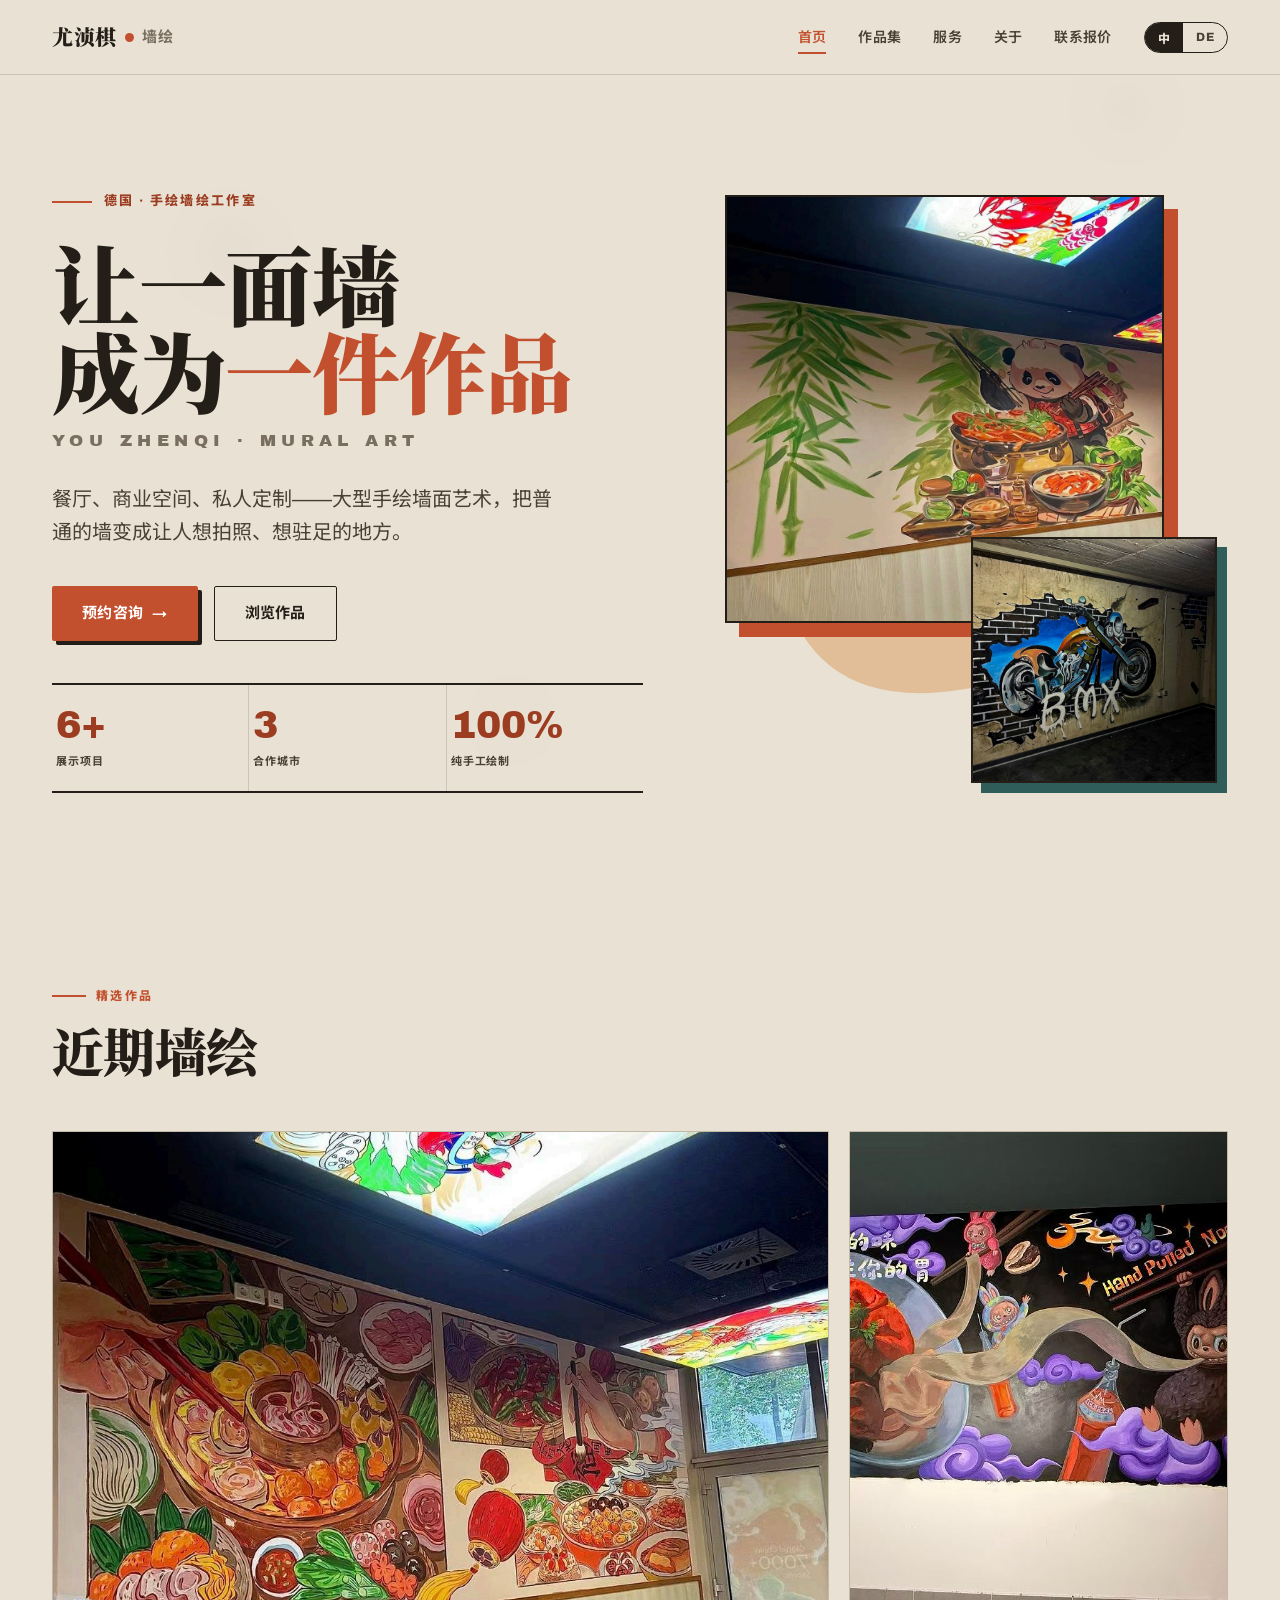
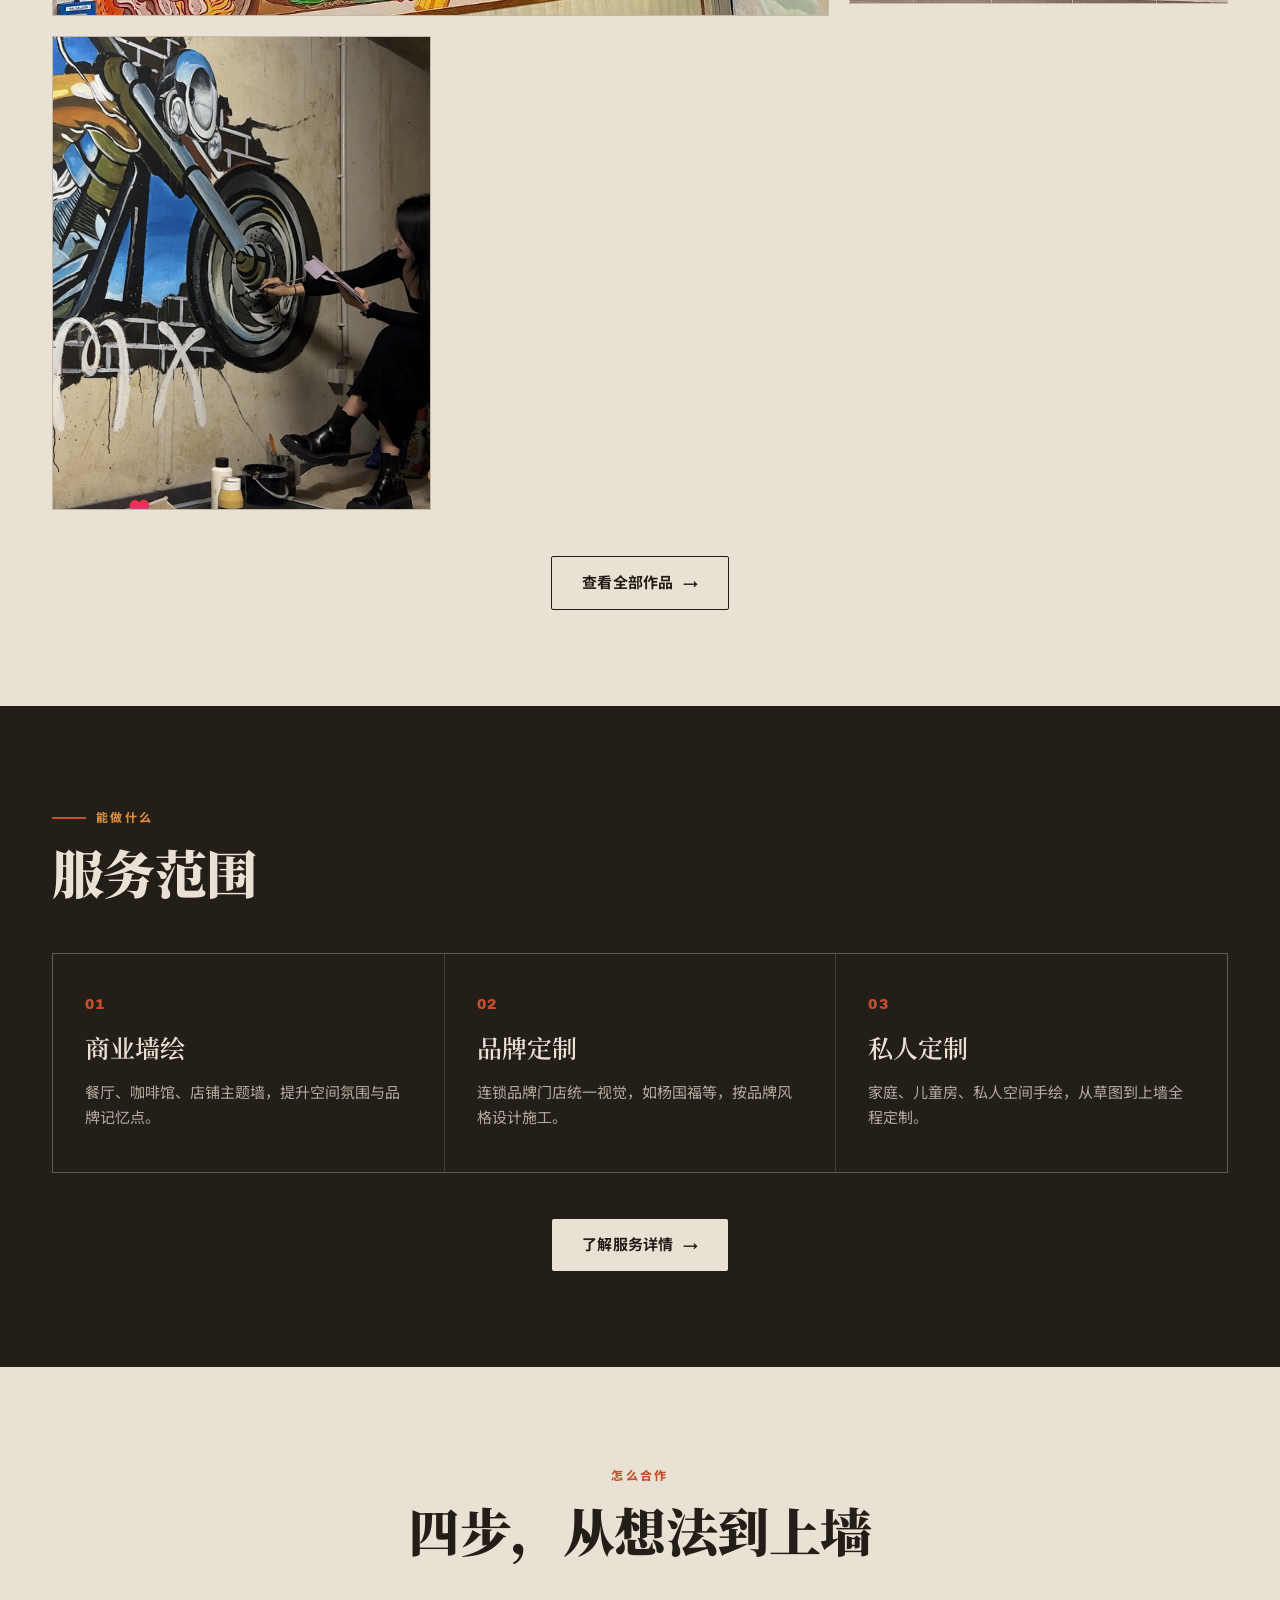
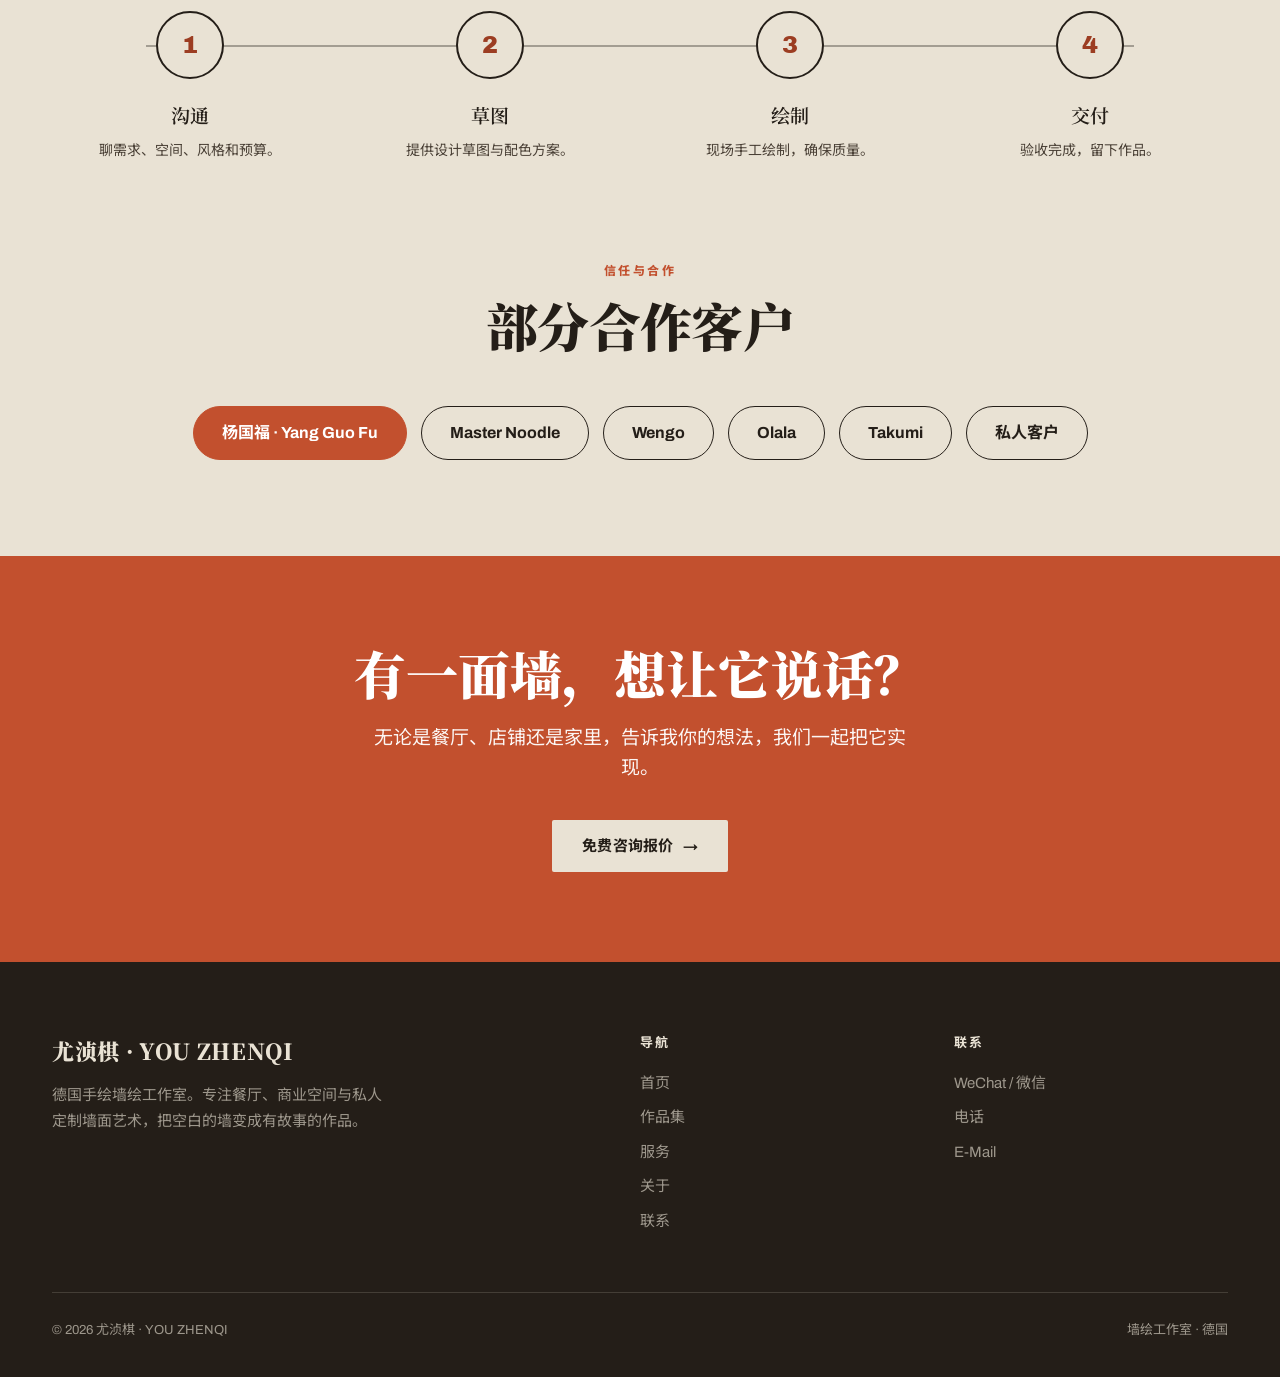
==== commit 7ac7bff9: "Add files via upload" ====
--- a/index.html
+++ b/index.html
@@ -1,185 +1,755 @@
-<!DOCTYPE html>
-<html lang="zh">
-<head>
-  <meta charset="UTF-8" />
-  <meta name="viewport" content="width=device-width, initial-scale=1.0" />
-  <title>Lin Mo · 艺术家作品集</title>
-  <meta name="description" content="独立视觉艺术家林默的作品集 —— 绘画、数字艺术、雕塑与摄影。" />
-  <link rel="stylesheet" href="style.css" />
-  <script>
-    (function () {
-      try {
-        var t = localStorage.getItem("linmo_theme") || "dark";
-        document.documentElement.setAttribute("data-theme", t === "light" ? "light" : "dark");
-      } catch (e) {}
-    })();
-  </script>
-</head>
-<body>
-  <!-- 滚动进度条 -->
-  <div class="scroll-progress" id="scrollProgress"></div>
-
-  <!-- 极光流动背景 -->
-  <div class="aurora" aria-hidden="true"><span></span><span></span><span></span></div>
-
-  <!-- 自定义光标辉光（桌面端） -->
-  <div class="cursor-glow" id="cursorGlow"></div>
-
-  <!-- 导航 -->
-  <header class="nav" id="nav">
-    <a href="#hero" class="nav__logo" data-i18n="hero.name">林 默</a>
-
-    <nav class="nav__links" id="navLinks">
-      <a href="#about" data-i18n="nav.about">关于</a>
-      <a href="#works" data-i18n="nav.works">作品</a>
-      <a href="#exhibitions" data-i18n="nav.exhibitions">展览</a>
-      <a href="#contact" data-i18n="nav.contact">联系</a>
-    </nav>
-
-    <div class="nav__right">
-      <button class="theme-toggle" id="themeToggle" aria-label="切换白天/黑夜主题" aria-pressed="false">
-        <svg class="icon-moon" viewBox="0 0 24 24" width="20" height="20" fill="none" stroke="currentColor" stroke-width="1.8" stroke-linecap="round" stroke-linejoin="round"><path d="M21 12.8A9 9 0 1 1 11.2 3 7 7 0 0 0 21 12.8z"/></svg>
-        <svg class="icon-sun" viewBox="0 0 24 24" width="20" height="20" fill="none" stroke="currentColor" stroke-width="1.8" stroke-linecap="round" stroke-linejoin="round"><circle cx="12" cy="12" r="4.2"/><path d="M12 2.5v2.2M12 19.3v2.2M4.6 4.6l1.6 1.6M17.8 17.8l1.6 1.6M2.5 12h2.2M19.3 12h2.2M4.6 19.4l1.6-1.6M17.8 6.2l1.6-1.6"/></svg>
-      </button>
-      <div class="lang" id="lang">
-        <button class="lang__btn" id="langBtn" aria-label="language">
-          <span class="lang__current" id="langCurrent">中</span>
-          <svg width="12" height="12" viewBox="0 0 12 12"><path d="M2 4l4 4 4-4" stroke="currentColor" stroke-width="1.6" fill="none" stroke-linecap="round" stroke-linejoin="round"/></svg>
-        </button>
-        <ul class="lang__menu" id="langMenu">
-          <li data-lang="zh">中文</li>
-          <li data-lang="en">English</li>
-          <li data-lang="de">Deutsch</li>
-        </ul>
-      </div>
-      <button class="nav__toggle" id="navToggle" aria-label="menu">
-        <span></span><span></span><span></span>
-      </button>
-    </div>
-  </header>
-
-  <!-- Hero -->
-  <section class="hero" id="hero">
-    <canvas class="hero__canvas" id="particles"></canvas>
-    <div class="hero__overlay"></div>
-    <div class="hero__content">
-      <p class="hero__role reveal" data-i18n="hero.role">视觉艺术家 · 混合媒介创作者</p>
-      <h1 class="hero__name reveal" data-i18n="hero.name">林 默</h1>
-      <p class="hero__tagline reveal" data-i18n="hero.tagline">用光、色与静默，在画布与代码之间造一座桥。</p>
-      <a href="#works" class="hero__cta reveal" data-i18n="hero.cta">进入作品</a>
-    </div>
-    <div class="hero__scroll">
-      <span data-i18n="hero.scroll">向下滚动</span>
-      <span class="hero__scroll-line"></span>
-    </div>
-  </section>
-
-  <!-- 跑马灯 -->
-  <div class="marquee" aria-hidden="true">
-    <div class="marquee__track">
-      <span data-i18n="marquee">绘画 · 数字艺术 · 雕塑 · 摄影 · 光影 · 静默 ·</span>
-      <span data-i18n="marquee">绘画 · 数字艺术 · 雕塑 · 摄影 · 光影 · 静默 ·</span>
-    </div>
-  </div>
-
-  <!-- About -->
-  <section class="about" id="about">
-    <div class="section-head reveal">
-      <h2 data-i18n="about.title">关于我</h2>
-    </div>
-    <div class="about__grid">
-      <div class="about__text reveal">
-        <p data-i18n="about.p1"></p>
-        <p data-i18n="about.p2"></p>
-      </div>
-      <div class="about__stats reveal">
-        <div class="stat"><b data-count="24">0</b><span data-i18n="about.stat1">展出</span></div>
-        <div class="stat"><b data-count="180">0</b><span data-i18n="about.stat2">作品</span></div>
-        <div class="stat"><b data-count="9">0</b><span data-i18n="about.stat3">国家</span></div>
-      </div>
-    </div>
-  </section>
-
-  <!-- Works（合集封面墙） -->
-  <section class="works" id="works">
-    <div class="section-head reveal">
-      <h2 data-i18n="works.title">作品合集</h2>
-      <p class="section-sub" data-i18n="works.subtitle">点击封面进入合集，左右滑动浏览作品。</p>
-    </div>
-    <div class="works__filters reveal" id="filters">
-      <button class="chip active" data-filter="all" data-i18n="filter.all">全部</button>
-      <button class="chip" data-filter="painting" data-i18n="filter.painting">绘画</button>
-      <button class="chip" data-filter="digital" data-i18n="filter.digital">数字艺术</button>
-      <button class="chip" data-filter="sculpture" data-i18n="filter.sculpture">雕塑</button>
-      <button class="chip" data-filter="photography" data-i18n="filter.photography">摄影</button>
-    </div>
-    <div class="works__grid" id="worksGrid"><!-- JS 注入合集封面 --></div>
-  </section>
-
-  <!-- 合集详情浮层（画廊查看器：顶部大图 + 底部弧形缩略图） -->
-  <div class="collection-view" id="collectionView" aria-hidden="true">
-    <button class="cv__close" id="cvClose" aria-label="close">✕</button>
-    <!-- 顶部大图展示区 -->
-    <div class="cv__stage" id="cvStage">
-      <div class="cv__main-art" id="cvMainArt"></div>
-      <div class="cv__main-info" id="cvMainInfo">
-        <p class="cv__cat" id="cvCat"></p>
-        <h2 class="cv__title" id="cvTitle"></h2>
-        <p class="cv__year" id="cvYear"></p>
-        <p class="cv__main-desc" id="cvMainDesc"></p>
-      </div>
-    </div>
-    <!-- 底部弧形缩略图条（中心关闭按钮） -->
-    <div class="cv__arc" id="cvArc">
-      <div class="cv__arc-track" id="cvArcTrack"><!-- JS 注入缩略图 --></div>
-      <button class="cv__arc-close" id="cvArcClose" aria-label="close collection">✕</button>
-    </div>
-    <!-- 计数器 -->
-    <span class="cv__counter" id="cvCounter"></span>
-  </div>
-
-  <!-- Exhibitions -->
-  <section class="exhibitions" id="exhibitions">
-    <div class="section-head reveal">
-      <h2 data-i18n="exhibitions.title">展览历程</h2>
-      <p class="section-sub" data-i18n="exhibitions.subtitle">个展与群展精选。</p>
-    </div>
-    <div class="timeline" id="timeline"><!-- JS 注入 --></div>
-  </section>
-
-  <!-- Contact -->
-  <section class="contact" id="contact">
-    <div class="section-head reveal">
-      <h2 data-i18n="contact.title">联系我</h2>
-      <p class="section-sub" data-i18n="contact.subtitle">合作、收藏或只是想打个招呼 —— 都欢迎。</p>
-    </div>
-    <div class="contact__card reveal">
-      <div class="contact__row">
-        <span class="contact__label" data-i18n="contact.emailLabel">邮箱</span>
-        <span class="contact__value">studio@linmo.art</span>
-        <button class="contact__copy" id="copyEmail" data-i18n="contact.copy">复制</button>
-      </div>
-      <div class="contact__row">
-        <span class="contact__label" data-i18n="contact.studioLabel">工作室</span>
-        <span class="contact__value">Shanghai · Berlin · Chengdu</span>
-      </div>
-      <div class="contact__socials">
-        <a href="#" aria-label="Instagram">IG</a>
-        <a href="#" aria-label="Behance">Be</a>
-        <a href="#" aria-label="X">X</a>
-      </div>
-    </div>
-  </section>
-
-  <!-- 胶片颗粒叠层 -->
-  <div class="grain" aria-hidden="true"></div>
-
-  <footer class="footer">
-    <span>© <span id="year"></span> Lin Mo · <span data-i18n="footer.rights">保留所有权利。</span></span>
-    <span class="footer__made" data-i18n="footer.made">以原生 HTML / CSS / JS 手作而成。</span>
-  </footer>
-
-  <script src="i18n.js"></script>
-  <script src="script.js"></script>
-</body>
-</html>
+
+<!DOCTYPE html>
+<html lang="zh">
+<head>
+<meta charset="UTF-8">
+<meta name="viewport" content="width=device-width, initial-scale=1.0">
+<title>尤浈棋 · 墙绘工作室 | YOU Zhenqi Mural Studio</title>
+<meta name="description" content="尤浈棋墙绘工作室 · 德国 · 商业空间、餐厅、私人定制手绘墙绘 · Wandmalerei-Atelier in Deutschland">
+<link rel="preconnect" href="https://fonts.googleapis.com">
+<link rel="preconnect" href="https://fonts.gstatic.com" crossorigin>
+<link href="https://fonts.googleapis.com/css2?family=Noto+Serif+SC:wght@400;600;900&family=Noto+Sans+SC:wght@400;500;700&family=Archivo:wght@400;600;700;800&family=Archivo+Black&display=swap" rel="stylesheet">
+<style>
+/* ============================================================
+   尤浈棋墙绘工作室 — 全站样式
+   设计语言：plaster 墙底 / terracotta 赭红 / 手工质感
+   ============================================================ */
+:root{
+  --plaster:#E9E2D4;
+  --plaster-2:#DED4C0;
+  --plaster-3:#D3C7AF;
+  --paper:#F3EEE3;
+  --ink:#241E18;
+  --ink-soft:#4A4036;
+  --ink-faint:#7A6E60;
+  --terra:#C2502E;
+  --terra-deep:#9C3D22;
+  --terra-light:#D9683F;
+  --ochre:#D88A3F;
+  --teal:#2E5D5A;
+  --gold:#C99A4B;
+  --line:rgba(36,30,24,.15);
+  --line-strong:rgba(36,30,24,.35);
+  --shadow:24px 24px 0 rgba(36,30,24,.06);
+  --serif:'Noto Serif SC',serif;
+  --sans:'Archivo','Noto Sans SC',sans-serif;
+  --black:'Archivo Black',sans-serif;
+  --maxw:1240px;
+}
+*{margin:0;padding:0;box-sizing:border-box}
+html{scroll-behavior:smooth;-webkit-text-size-adjust:100%}
+body{
+  font-family:var(--sans);background:var(--plaster);color:var(--ink);
+  -webkit-font-smoothing:antialiased;overflow-x:hidden;line-height:1.5;
+}
+body::before{
+  content:"";position:fixed;inset:0;z-index:0;pointer-events:none;opacity:.6;
+  background-image:
+    radial-gradient(circle at 18% 28%, rgba(0,0,0,.022) 0%, transparent 7%),
+    radial-gradient(circle at 68% 58%, rgba(0,0,0,.018) 0%, transparent 8%),
+    radial-gradient(circle at 88% 12%, rgba(0,0,0,.018) 0%, transparent 6%),
+    radial-gradient(circle at 40% 80%, rgba(0,0,0,.015) 0%, transparent 7%);
+}
+.wrap{max-width:var(--maxw);margin:0 auto;padding:0 32px;position:relative;z-index:1}
+img{max-width:100%;display:block}
+a{color:inherit}
+
+/* ---------- 语言切换 ---------- */
+.de [data-zh]{display:none}
+[data-de]{display:none}
+.de [data-de]{display:inline}
+.de [data-de].block{display:block}
+
+/* ---------- 顶栏 ---------- */
+header.site{
+  position:sticky;top:0;z-index:100;
+  background:rgba(233,226,212,.85);backdrop-filter:blur(12px);
+  border-bottom:1px solid var(--line);transition:transform .35s;
+}
+header.site.hide{transform:translateY(-100%)}
+.nav{display:flex;align-items:center;justify-content:space-between;height:74px}
+.brand{font-family:var(--serif);font-weight:900;font-size:21px;letter-spacing:.03em;text-decoration:none;color:var(--ink);display:flex;align-items:center;gap:8px}
+.brand .dot{width:9px;height:9px;background:var(--terra);border-radius:50%;display:inline-block}
+.nav-links{display:flex;gap:32px;align-items:center}
+.nav-links a.nl{text-decoration:none;color:var(--ink-soft);font-size:14px;font-weight:600;letter-spacing:.02em;position:relative;padding:4px 0;transition:color .2s}
+.nav-links a.nl::after{content:"";position:absolute;left:0;bottom:-2px;width:0;height:2px;background:var(--terra);transition:width .25s}
+.nav-links a.nl:hover,.nav-links a.nl.active{color:var(--terra)}
+.nav-links a.nl:hover::after,.nav-links a.nl.active::after{width:100%}
+.lang-toggle{display:flex;border:1.5px solid var(--ink);border-radius:40px;overflow:hidden}
+.lang-toggle button{border:none;background:transparent;padding:6px 13px;cursor:pointer;font-weight:800;color:var(--ink-soft);font-size:12px;letter-spacing:.04em;font-family:inherit}
+.lang-toggle button.active{background:var(--ink);color:var(--plaster)}
+.menu-btn{display:none;background:none;border:none;cursor:pointer;flex-direction:column;gap:5px;padding:8px;z-index:101}
+.menu-btn span{width:26px;height:2px;background:var(--ink);display:block;transition:.3s}
+.menu-btn.x span:nth-child(1){transform:translateY(7px) rotate(45deg)}
+.menu-btn.x span:nth-child(2){opacity:0}
+.menu-btn.x span:nth-child(3){transform:translateY(-7px) rotate(-45deg)}
+
+/* ---------- 按钮 ---------- */
+.btn{display:inline-flex;align-items:center;gap:9px;text-decoration:none;font-weight:700;font-size:15px;padding:15px 30px;border-radius:2px;transition:transform .15s,box-shadow .2s,background .2s,color .2s;letter-spacing:.02em;cursor:pointer;border:none;font-family:inherit}
+.btn-primary{background:var(--terra);color:#fff;box-shadow:4px 4px 0 var(--ink)}
+.btn-primary:hover{transform:translate(-2px,-2px);box-shadow:6px 6px 0 var(--ink)}
+.btn-ghost{background:transparent;color:var(--ink);border:1.5px solid var(--ink)}
+.btn-ghost:hover{background:var(--ink);color:var(--plaster)}
+.btn-light{background:var(--plaster);color:var(--ink)}
+.btn-light:hover{transform:translateY(-2px)}
+
+/* ---------- section 通用 ---------- */
+.section{padding:96px 0;position:relative}
+.sec-head{margin-bottom:54px;max-width:720px}
+.sec-head.center{margin-left:auto;margin-right:auto;text-align:center}
+.sec-tag{display:inline-flex;align-items:center;gap:10px;font-size:12px;font-weight:800;letter-spacing:.2em;text-transform:uppercase;color:var(--terra);margin-bottom:18px}
+.sec-tag::before{content:"";width:34px;height:2px;background:var(--terra)}
+.sec-head.center .sec-tag::before{display:none}
+.sec-title{font-family:var(--serif);font-weight:900;font-size:clamp(30px,5vw,52px);line-height:1.04;letter-spacing:-.01em}
+.sec-sub{font-size:18px;line-height:1.65;color:var(--ink-soft);margin-top:20px}
+
+/* ---------- 页面顶部 banner ---------- */
+.page-hero{padding:80px 0 64px;border-bottom:1px solid var(--line);position:relative;overflow:hidden}
+.page-hero .eyebrow{font-size:13px;font-weight:800;letter-spacing:.2em;text-transform:uppercase;color:var(--terra-deep);margin-bottom:20px}
+.page-hero h1{font-family:var(--serif);font-weight:900;font-size:clamp(40px,7vw,76px);line-height:1;letter-spacing:-.01em}
+.page-hero .ph-lead{font-size:clamp(17px,2.2vw,20px);line-height:1.6;color:var(--ink-soft);max-width:580px;margin-top:24px}
+.page-hero .ph-deco{position:absolute;right:-30px;bottom:-40px;width:300px;opacity:.5;pointer-events:none}
+@media(max-width:760px){.page-hero .ph-deco{display:none}}
+
+/* ---------- 滚动渐入 ---------- */
+.reveal{opacity:0;transform:translateY(28px);transition:opacity .8s cubic-bezier(.2,.7,.3,1),transform .8s cubic-bezier(.2,.7,.3,1)}
+.reveal.in{opacity:1;transform:none}
+.reveal.d1{transition-delay:.08s}.reveal.d2{transition-delay:.16s}.reveal.d3{transition-delay:.24s}.reveal.d4{transition-delay:.32s}
+
+/* ---------- 页脚 ---------- */
+footer.site{background:var(--ink);color:rgba(233,226,212,.62);padding:72px 0 36px}
+.foot-grid{display:grid;grid-template-columns:2fr 1fr 1fr;gap:40px;margin-bottom:48px}
+footer .brand{color:var(--plaster);font-size:22px;margin-bottom:16px}
+footer .f-about{max-width:340px;line-height:1.7;font-size:15px}
+.foot-col h4{color:var(--plaster);font-size:13px;letter-spacing:.12em;text-transform:uppercase;margin-bottom:18px;font-weight:700}
+.foot-col a{display:block;text-decoration:none;color:rgba(233,226,212,.62);font-size:15px;margin-bottom:12px;transition:color .2s}
+.foot-col a:hover{color:var(--ochre)}
+.foot-bottom{border-top:1px solid rgba(233,226,212,.16);padding-top:28px;display:flex;justify-content:space-between;flex-wrap:wrap;gap:12px;font-size:13px}
+@media(max-width:760px){.foot-grid{grid-template-columns:1fr;gap:30px}}
+
+/* ---------- 移动端 ---------- */
+@media(max-width:880px){
+  .wrap{padding:0 22px}
+  .section{padding:68px 0}
+  .menu-btn{display:flex}
+  .nav-links{position:fixed;inset:74px 0 auto 0;background:var(--paper);flex-direction:column;gap:0;padding:0;border-bottom:0 solid var(--line);max-height:0;overflow:hidden;transition:max-height .35s ease,padding .35s ease;box-shadow:0 20px 40px rgba(36,30,24,.12)}
+  .nav-links.open{max-height:440px;padding:8px 0 20px;border-bottom:1px solid var(--line)}
+  .nav-links a.nl{padding:16px 26px;width:100%;border-bottom:1px solid var(--line)}
+  .nav-links a.nl::after{display:none}
+  .lang-toggle{margin:16px 26px 0}
+}
+@media(prefers-reduced-motion:reduce){
+  .reveal{opacity:1!important;transform:none!important;transition:none}
+  html{scroll-behavior:auto}
+  *{animation:none!important}
+}
+
+/* ============================================================
+   组件样式 — 各页面专用模块
+   ============================================================ */
+
+/* ===== 首页 HERO ===== */
+.home-hero{padding:80px 0 60px;position:relative;min-height:78vh;display:flex;align-items:center}
+.hero-grid{display:grid;grid-template-columns:1.05fr .95fr;gap:50px;align-items:center;width:100%}
+.hero-eyebrow{display:inline-flex;align-items:center;gap:12px;font-size:13px;font-weight:800;letter-spacing:.18em;text-transform:uppercase;color:var(--terra-deep);margin-bottom:28px}
+.hero-eyebrow::before{content:"";width:40px;height:2px;background:var(--terra)}
+.home-hero h1{font-family:var(--serif);font-weight:900;font-size:clamp(46px,7.5vw,88px);line-height:.98;letter-spacing:-.015em;margin-bottom:10px}
+.home-hero h1 .accent{color:var(--terra)}
+.home-hero .sub-name{font-family:var(--black);font-size:clamp(13px,1.8vw,17px);letter-spacing:.32em;text-transform:uppercase;color:var(--ink-faint);margin:16px 0 30px}
+.home-hero .lead{font-size:clamp(17px,2.1vw,20px);line-height:1.62;max-width:500px;color:var(--ink-soft);margin-bottom:38px}
+.hero-cta{display:flex;gap:16px;flex-wrap:wrap;margin-bottom:42px}
+.hero-stats{display:flex;gap:0;border-top:2px solid var(--ink);border-bottom:2px solid var(--ink)}
+.hero-stats .stat{flex:1;padding:22px 4px;border-right:1px solid var(--line)}
+.hero-stats .stat:last-child{border-right:none}
+.hero-stats .num{font-family:var(--black);font-size:clamp(24px,3.6vw,38px);color:var(--terra-deep);line-height:1}
+.hero-stats .lbl{font-size:11px;font-weight:700;letter-spacing:.08em;color:var(--ink-soft);margin-top:8px;text-transform:uppercase}
+/* hero 视觉拼贴 */
+.hero-art{position:relative;aspect-ratio:4/5}
+.hero-art .blob{position:absolute;inset:0;z-index:0}
+.hero-art .frame{position:absolute;border:2px solid var(--ink);overflow:hidden;background:var(--plaster-2)}
+.hero-art .f1{inset:6% 12% 30% 6%;z-index:2;box-shadow:14px 14px 0 var(--terra)}
+.hero-art .f2{width:46%;aspect-ratio:1;right:2%;bottom:6%;z-index:3;box-shadow:10px 10px 0 var(--teal)}
+.hero-art .ph{width:100%;height:100%;display:flex;flex-direction:column;align-items:center;justify-content:center;gap:8px;color:var(--ink-faint);font-weight:700;font-size:13px;text-align:center;padding:14px;background:linear-gradient(135deg,var(--plaster-2),var(--plaster-3))}
+.hero-art .ph .ic{font-size:30px;opacity:.55}
+@media(max-width:880px){
+  .hero-grid{grid-template-columns:1fr;gap:40px}
+  .hero-art{max-width:380px;margin:0 auto}
+}
+
+/* ===== 通用图片占位 ===== */
+.ph-box{display:flex;flex-direction:column;align-items:center;justify-content:center;gap:8px;color:var(--ink-faint);font-weight:700;font-size:13px;text-align:center;padding:18px;background:linear-gradient(135deg,var(--plaster-2),var(--plaster-3));width:100%;height:100%}
+.ph-box .ic{font-size:28px;opacity:.5}
+
+/* ===== 作品网格 ===== */
+.filter-bar{display:flex;gap:10px;flex-wrap:wrap;margin-bottom:40px}
+.filter-bar button{background:transparent;border:1.5px solid var(--line-strong);color:var(--ink-soft);padding:10px 22px;border-radius:40px;font-weight:700;font-size:14px;cursor:pointer;font-family:inherit;transition:.2s}
+.filter-bar button:hover{border-color:var(--ink)}
+.filter-bar button.active{background:var(--ink);color:var(--plaster);border-color:var(--ink)}
+.work-grid{display:grid;grid-template-columns:repeat(3,1fr);gap:20px}
+.work-card{position:relative;overflow:hidden;border:1px solid var(--line);background:var(--plaster-2);cursor:pointer;aspect-ratio:4/5}
+.work-card.wide{grid-column:span 2;aspect-ratio:8/5}
+.work-card img{width:100%;height:100%;object-fit:cover;transition:transform .55s}
+.work-card:hover img{transform:scale(1.06)}
+.work-card .ph-box{aspect-ratio:auto;height:100%}
+.work-overlay{position:absolute;inset:0;background:linear-gradient(to top,rgba(36,30,24,.86),rgba(36,30,24,.1) 55%,transparent);display:flex;flex-direction:column;justify-content:flex-end;padding:24px;opacity:0;transition:opacity .3s}
+.work-card:hover .work-overlay{opacity:1}
+.work-overlay .wt{color:#fff;font-family:var(--serif);font-weight:600;font-size:20px}
+.work-overlay .wc{color:var(--ochre);font-size:13px;font-weight:700;margin-top:5px;letter-spacing:.04em;text-transform:uppercase}
+.work-overlay .zoom{position:absolute;top:18px;right:18px;width:40px;height:40px;border:1.5px solid rgba(255,255,255,.6);border-radius:50%;display:flex;align-items:center;justify-content:center;color:#fff;font-size:18px}
+@media(max-width:760px){.work-grid{grid-template-columns:1fr 1fr;gap:12px}.work-card.wide{grid-column:span 2}}
+@media(max-width:480px){.work-grid{grid-template-columns:1fr}.work-card.wide{grid-column:span 1}}
+
+/* ===== 灯箱 ===== */
+.lightbox{position:fixed;inset:0;z-index:200;background:rgba(20,16,12,.92);display:none;align-items:center;justify-content:center;padding:30px}
+.lightbox.open{display:flex}
+.lb-inner{max-width:900px;width:100%;max-height:90vh;display:flex;flex-direction:column}
+.lb-media{flex:1;min-height:0;display:flex;align-items:center;justify-content:center;background:var(--plaster-2);border:2px solid var(--plaster)}
+.lb-media img{max-width:100%;max-height:72vh;object-fit:contain}
+#lbPh{width:100%;height:50vh;flex-direction:column}
+.lb-cap{background:var(--plaster);padding:20px 26px;display:flex;justify-content:space-between;align-items:center;gap:16px}
+.lb-cap .lbt{font-family:var(--serif);font-weight:700;font-size:22px}
+.lb-cap .lbc{color:var(--terra);font-weight:700;font-size:13px;letter-spacing:.06em;text-transform:uppercase}
+.lb-close{position:absolute;top:24px;right:30px;width:48px;height:48px;border:1.5px solid rgba(255,255,255,.5);background:transparent;color:#fff;border-radius:50%;font-size:24px;cursor:pointer;display:flex;align-items:center;justify-content:center}
+.lb-close:hover{background:var(--terra);border-color:var(--terra)}
+
+/* ===== 服务卡片 ===== */
+.svc-grid{display:grid;grid-template-columns:repeat(3,1fr);gap:1px;background:var(--line);border:1px solid var(--line)}
+.svc{background:var(--plaster);padding:40px 32px;transition:background .3s}
+.svc:hover{background:var(--paper)}
+.svc .svc-no{font-family:var(--black);font-size:14px;color:var(--terra);letter-spacing:.1em}
+.svc h3{font-family:var(--serif);font-weight:600;font-size:25px;margin:14px 0 14px}
+.svc p{font-size:15px;line-height:1.7;color:var(--ink-soft)}
+.svc .svc-list{list-style:none;margin-top:18px}
+.svc .svc-list li{font-size:14px;color:var(--ink-soft);padding:7px 0 7px 22px;position:relative;border-top:1px solid var(--line)}
+.svc .svc-list li::before{content:"→";position:absolute;left:0;color:var(--terra);font-weight:700}
+@media(max-width:760px){.svc-grid{grid-template-columns:1fr}}
+
+/* dark 变体 */
+.section.dark{background:var(--ink);color:var(--plaster)}
+.section.dark .sec-title{color:var(--plaster)}
+.section.dark .sec-sub{color:rgba(233,226,212,.72)}
+.section.dark .sec-tag{color:var(--ochre)}
+.section.dark .svc-grid{background:rgba(233,226,212,.16);border-color:rgba(233,226,212,.16)}
+.section.dark .svc{background:var(--ink)}
+.section.dark .svc:hover{background:#322a22}
+.section.dark .svc h3{color:var(--plaster)}
+.section.dark .svc p,.section.dark .svc .svc-list li{color:rgba(233,226,212,.72)}
+.section.dark .svc .svc-list li{border-color:rgba(233,226,212,.16)}
+
+/* ===== 流程时间线 ===== */
+.process{display:grid;grid-template-columns:repeat(4,1fr);gap:24px;position:relative}
+.process::before{content:"";position:absolute;top:34px;left:8%;right:8%;height:2px;background:var(--line-strong);z-index:0}
+.step{position:relative;z-index:1;text-align:center}
+.step .step-no{width:68px;height:68px;margin:0 auto 22px;border-radius:50%;background:var(--plaster);border:2px solid var(--ink);display:flex;align-items:center;justify-content:center;font-family:var(--black);font-size:24px;color:var(--terra-deep)}
+.step:hover .step-no{background:var(--terra);color:#fff;border-color:var(--terra)}
+.step h4{font-family:var(--serif);font-weight:600;font-size:19px;margin-bottom:10px}
+.step p{font-size:14px;line-height:1.6;color:var(--ink-soft)}
+@media(max-width:760px){.process{grid-template-columns:1fr 1fr;gap:30px}.process::before{display:none}}
+
+/* ===== 关于/特色 ===== */
+.about-grid{display:grid;grid-template-columns:1fr 1.1fr;gap:60px;align-items:center}
+.about-img{aspect-ratio:4/5;border:2px solid var(--ink);box-shadow:18px 18px 0 var(--terra);overflow:hidden;background:var(--plaster-2)}
+.about-img img{width:100%;height:100%;object-fit:cover}
+.about-text p{font-size:16px;line-height:1.75;color:var(--ink-soft);margin-bottom:18px}
+.about-quote{font-family:var(--serif);font-size:24px;line-height:1.45;color:var(--ink);font-weight:600;border-left:3px solid var(--terra);padding-left:22px;margin:28px 0}
+.tag-row{display:flex;flex-wrap:wrap;gap:10px;margin-top:24px}
+.tag{border:1.5px solid var(--line-strong);padding:8px 18px;border-radius:40px;font-size:13px;font-weight:600;color:var(--ink-soft)}
+@media(max-width:880px){.about-grid{grid-template-columns:1fr;gap:36px}.about-img{max-width:380px}}
+
+/* ===== 客户/信任条 ===== */
+.client-row{display:flex;flex-wrap:wrap;justify-content:center;gap:14px}
+.client-chip{border:1.5px solid var(--ink);padding:14px 28px;border-radius:40px;font-weight:700;font-size:16px}
+.client-chip.hl{background:var(--terra);color:#fff;border-color:var(--terra)}
+
+/* ===== 数字大标 ===== */
+.bignum-grid{display:grid;grid-template-columns:repeat(4,1fr);gap:30px}
+.bignum{text-align:center}
+.bignum .n{font-family:var(--black);font-size:clamp(40px,6vw,64px);color:var(--terra);line-height:1}
+.bignum .l{font-size:14px;font-weight:600;color:var(--ink-soft);margin-top:10px}
+@media(max-width:600px){.bignum-grid{grid-template-columns:1fr 1fr;gap:30px}}
+
+/* ===== FAQ ===== */
+.faq-list{max-width:820px;margin:0 auto}
+.faq-item{border-bottom:1px solid var(--line)}
+.faq-q{width:100%;background:none;border:none;cursor:pointer;padding:26px 0;display:flex;justify-content:space-between;align-items:center;gap:20px;text-align:left;font-family:var(--serif);font-weight:600;font-size:19px;color:var(--ink);font-family:inherit}
+.faq-q .fq-ic{flex-shrink:0;width:32px;height:32px;border:1.5px solid var(--ink);border-radius:50%;display:flex;align-items:center;justify-content:center;font-size:20px;transition:.3s}
+.faq-item.open .fq-ic{background:var(--terra);color:#fff;border-color:var(--terra);transform:rotate(45deg)}
+.faq-a{max-height:0;overflow:hidden;transition:max-height .35s ease}
+.faq-item.open .faq-a{max-height:300px}
+.faq-a p{padding:0 0 26px;font-size:15px;line-height:1.7;color:var(--ink-soft)}
+
+/* ===== 报价表单 ===== */
+.quote-wrap{display:grid;grid-template-columns:1fr 1fr;gap:54px;align-items:start}
+.quote-info .contact-methods{display:flex;flex-direction:column;gap:24px;margin-top:30px}
+.cm{display:flex;align-items:center;gap:18px}
+.cm .cm-ic{width:54px;height:54px;flex-shrink:0;border:2px solid var(--line-strong);border-radius:50%;display:flex;align-items:center;justify-content:center;font-size:22px}
+.cm .cm-label{font-size:12px;letter-spacing:.1em;text-transform:uppercase;color:var(--ink-faint);font-weight:700}
+.cm .cm-val{font-size:20px;font-weight:700;margin-top:3px}
+.qr-card{margin-top:30px;display:inline-flex;flex-direction:column;align-items:center;background:#fff;padding:22px;border:1px solid var(--line);box-shadow:8px 8px 0 var(--plaster-3);max-width:220px}
+.qr-box{width:160px;height:160px;background:var(--plaster);border:2px dashed var(--ink-faint);display:flex;flex-direction:column;align-items:center;justify-content:center;gap:8px;color:var(--ink-faint);font-weight:700;font-size:12px;text-align:center;padding:14px}
+.qr-card .qr-name{font-weight:800;margin-top:14px;font-size:14px}
+.quote-form{background:var(--paper);border:1px solid var(--line);padding:36px}
+.field{margin-bottom:22px}
+.field label{display:block;font-size:13px;font-weight:700;letter-spacing:.04em;color:var(--ink-soft);margin-bottom:9px}
+.field input,.field textarea{width:100%;background:var(--plaster);border:1.5px solid var(--line-strong);padding:13px 15px;font-family:inherit;font-size:15px;color:var(--ink);border-radius:2px}
+.field input:focus,.field textarea:focus{outline:none;border-color:var(--terra)}
+.field textarea{resize:vertical;min-height:110px}
+.type-pills{display:flex;flex-wrap:wrap;gap:10px}
+.type-pills label{display:inline-flex;align-items:center;cursor:pointer;border:1.5px solid var(--line-strong);padding:9px 18px;border-radius:40px;font-size:14px;font-weight:600;color:var(--ink-soft);margin:0;transition:.2s}
+.type-pills input{position:absolute;opacity:0;width:0}
+.type-pills label:has(input:checked){background:var(--ink);color:var(--plaster);border-color:var(--ink)}
+#formMsg{font-size:14px;color:var(--terra-deep);font-weight:700;margin-top:14px;min-height:20px}
+@media(max-width:880px){.quote-wrap{grid-template-columns:1fr;gap:40px}}
+
+/* ===== CTA 大色块 ===== */
+.cta-band{background:var(--terra);color:#fff;text-align:center;padding:90px 0}
+.cta-band h2{font-family:var(--serif);font-weight:900;font-size:clamp(30px,5vw,52px);line-height:1.05;margin-bottom:22px}
+.cta-band p{font-size:19px;opacity:.95;max-width:540px;margin:0 auto 36px;line-height:1.6}
+
+/* ===== 装饰笔刷 ===== */
+.brush-deco{position:absolute;pointer-events:none;z-index:0;opacity:.85}
+
+/* ===== 项目详情灯箱 ===== */
+.projbox{position:fixed;inset:0;z-index:210;background:rgba(20,16,12,.93);display:none;overflow-y:auto;padding:40px 20px}
+.projbox.open{display:block}
+.pj-inner{max-width:920px;margin:0 auto;background:var(--plaster);border:2px solid var(--ink)}
+.pj-head{padding:32px 36px 24px;border-bottom:1px solid var(--line)}
+.pj-meta{font-size:12px;font-weight:800;letter-spacing:.14em;text-transform:uppercase;color:var(--terra);margin-bottom:12px}
+.pj-head h3{font-family:var(--serif);font-weight:900;font-size:clamp(26px,4vw,38px);line-height:1.08}
+.pj-body{padding:28px 36px 36px}
+.pj-desc{font-size:16px;line-height:1.8;color:var(--ink-soft);margin-bottom:28px}
+.pj-gallery{display:flex;flex-direction:column;gap:14px}
+.pj-gallery img{width:100%;border:1px solid var(--line);background:var(--plaster-2)}
+.pj-gallery img.pj-main{border:2px solid var(--ink)}
+.pj-close{position:fixed;top:24px;right:30px;width:48px;height:48px;border:1.5px solid rgba(255,255,255,.55);background:rgba(20,16,12,.6);color:#fff;border-radius:50%;font-size:24px;cursor:pointer;display:flex;align-items:center;justify-content:center;z-index:211}
+.pj-close:hover{background:var(--terra);border-color:var(--terra)}
+@media(max-width:560px){.pj-head,.pj-body{padding-left:20px;padding-right:20px}}
+
+/* 真实图片卡片 */
+.work-card img.cover{width:100%;height:100%;object-fit:cover;transition:transform .55s}
+.work-card:hover img.cover{transform:scale(1.06)}
+
+/* 二维码真实图 */
+.qr-real{width:160px;height:160px;object-fit:cover;border:1px solid var(--line)}
+
+/* ============================================================
+   手机端优化 (≤768px) — 只影响手机，桌面不变
+   ============================================================ */
+@media(max-width:768px){
+  /* --- 通用间距收紧 --- */
+  .section{padding:48px 0}
+  .wrap{padding:0 18px}
+  .sec-head{margin-bottom:32px}
+  .page-hero{padding:48px 0 36px}
+  .cta-band{padding:56px 0}
+
+  /* --- HERO：手机改成干净的单张大图，不用拼贴 --- */
+  .home-hero{padding:32px 0 8px;min-height:auto}
+  .hero-grid{gap:28px}
+  .home-hero h1{font-size:40px;line-height:1.02}
+  .home-hero .sub-name{font-size:12px;letter-spacing:.22em;margin:12px 0 20px}
+  .home-hero .lead{font-size:16px;margin-bottom:26px}
+  .hero-eyebrow{margin-bottom:18px;font-size:12px}
+  .hero-cta{margin-bottom:30px;gap:12px}
+  .hero-cta .btn{padding:13px 22px;font-size:14px}
+  /* 拼贴改单图：隐藏装饰blob和第二张，主图铺满 */
+  .hero-art{aspect-ratio:16/11;max-width:100%;margin:0}
+  .hero-art .blob{display:none}
+  .hero-art .f1{position:relative;inset:auto;width:100%;height:100%;box-shadow:8px 8px 0 var(--terra);border-width:2px}
+  .hero-art .f2{display:none}
+  .hero-stats .num{font-size:26px}
+  .hero-stats .lbl{font-size:10px}
+  .hero-stats .stat{padding:16px 4px}
+
+  /* --- 标题统一缩小 --- */
+  .sec-title{font-size:28px}
+  .page-hero h1{font-size:40px}
+  .page-hero .ph-lead{font-size:16px;margin-top:18px}
+  .sec-sub{font-size:15px}
+
+  /* --- 作品网格：手机单列，统一比例，间距收紧 --- */
+  .work-grid{grid-template-columns:1fr;gap:14px}
+  .work-card,.work-card.wide{grid-column:span 1;aspect-ratio:4/3}
+  .filter-bar{gap:8px;margin-bottom:28px}
+  .filter-bar button{padding:8px 16px;font-size:13px}
+  /* 手机上作品卡的标题常驻显示（不靠hover） */
+  .work-overlay{opacity:1;background:linear-gradient(to top,rgba(36,30,24,.82),transparent 50%)}
+  .work-overlay .wt{font-size:17px}
+  .work-overlay .zoom{width:34px;height:34px;font-size:15px;top:14px;right:14px}
+
+  /* --- 服务卡 --- */
+  .svc{padding:28px 22px}
+  .svc h3{font-size:21px}
+
+  /* --- 流程 --- */
+  .process{gap:24px 16px}
+  .step .step-no{width:56px;height:56px;font-size:20px;margin-bottom:14px}
+  .step h4{font-size:17px}
+
+  /* --- 关于 --- */
+  .about-grid{gap:28px}
+  .about-img{max-width:100%}
+  .about-quote{font-size:20px;padding-left:16px;margin:22px 0}
+  .about-text p{font-size:15px}
+
+  /* --- 数字 --- */
+  .bignum .n{font-size:42px}
+  .bignum .l{font-size:13px}
+
+  /* --- 客户chip --- */
+  .client-chip{padding:11px 20px;font-size:14px}
+
+  /* --- 联系表单 --- */
+  .quote-form{padding:24px 18px}
+  .cm .cm-val{font-size:17px}
+  .qr-card{margin-top:24px}
+
+  /* --- FAQ --- */
+  .faq-q{font-size:17px;padding:20px 0}
+
+  /* --- 项目详情灯箱 --- */
+  .projbox{padding:0}
+  .pj-inner{border:none;min-height:100vh}
+  .pj-head{padding:24px 20px 18px}
+  .pj-head h3{font-size:24px}
+  .pj-body{padding:20px}
+  .pj-desc{font-size:15px;line-height:1.7}
+  .pj-close{top:14px;right:16px;width:42px;height:42px}
+
+  /* --- CTA --- */
+  .cta-band h2{font-size:28px}
+  .cta-band p{font-size:16px}
+
+  /* --- 页脚 --- */
+  footer.site{padding:48px 0 28px}
+}
+
+/* 超窄屏 (≤380px) 再收一档 */
+@media(max-width:380px){
+  .home-hero h1,.page-hero h1{font-size:34px}
+  .sec-title{font-size:25px}
+  .hero-stats .num{font-size:23px}
+}
+
+</style>
+</head>
+<body>
+
+<!-- ===== 顶栏 ===== -->
+<header class="site">
+  <div class="wrap nav">
+    <a href="index.html" class="brand">尤浈棋<span class="dot"></span><span data-zh style="font-size:15px;color:var(--ink-faint);font-family:var(--sans);font-weight:700">墙绘</span><span data-de style="font-size:13px;color:var(--ink-faint);font-family:var(--sans);font-weight:700">WANDKUNST</span></a>
+    <nav class="nav-links" id="navLinks">
+      <a class="nl active" href="index.html"><span data-zh>首页</span><span data-de>Start</span></a>
+      <a class="nl" href="works.html"><span data-zh>作品集</span><span data-de>Werke</span></a>
+      <a class="nl" href="services.html"><span data-zh>服务</span><span data-de>Leistungen</span></a>
+      <a class="nl" href="about.html"><span data-zh>关于</span><span data-de>Über mich</span></a>
+      <a class="nl" href="contact.html"><span data-zh>联系报价</span><span data-de>Kontakt</span></a>
+      <div class="lang-toggle">
+        <button data-lang-btn="zh" class="active" onclick="setLang('zh')">中</button>
+        <button data-lang-btn="de" onclick="setLang('de')">DE</button>
+      </div>
+    </nav>
+    <button class="menu-btn" id="menuBtn" onclick="toggleMenu()"><span></span><span></span><span></span></button>
+  </div>
+</header>
+
+<!-- ===== HERO ===== -->
+<section class="home-hero">
+  <div class="wrap hero-grid">
+    <div>
+      <div class="hero-eyebrow"><span data-zh>德国 · 手绘墙绘工作室</span><span data-de>Deutschland · Wandmalerei</span></div>
+      <h1>
+        <span data-zh>让一面墙<br>成为<span class="accent">一件作品</span></span>
+        <span data-de class="block">Aus einer Wand<br>wird <span class="accent">Kunst</span></span>
+      </h1>
+      <div class="sub-name">YOU ZHENQI · MURAL ART</div>
+      <p class="lead">
+        <span data-zh>餐厅、商业空间、私人定制——大型手绘墙面艺术，把普通的墙变成让人想拍照、想驻足的地方。</span>
+        <span data-de class="block">Restaurants, Gewerbe, private Räume — großformatige handgemalte Wandkunst, die jeden Raum unvergesslich macht.</span>
+      </p>
+      <div class="hero-cta">
+        <a href="contact.html" class="btn btn-primary"><span data-zh>预约咨询</span><span data-de>Anfrage senden</span> →</a>
+        <a href="works.html" class="btn btn-ghost"><span data-zh>浏览作品</span><span data-de>Werke ansehen</span></a>
+      </div>
+      <div class="hero-stats">
+        <div class="stat"><div class="num">6+</div><div class="lbl"><span data-zh>展示项目</span><span data-de>Projekte</span></div></div>
+        <div class="stat"><div class="num">3</div><div class="lbl"><span data-zh>合作城市</span><span data-de>Städte</span></div></div>
+        <div class="stat"><div class="num">100%</div><div class="lbl"><span data-zh>纯手工绘制</span><span data-de>Handarbeit</span></div></div>
+      </div>
+    </div>
+    <div class="hero-art">
+      <svg class="blob" viewBox="0 0 400 480" xmlns="http://www.w3.org/2000/svg">
+        <path d="M60 200 Q70 80 200 80 Q360 80 350 220 Q340 380 200 400 Q70 420 60 280Z" fill="#D88A3F" opacity="0.4"/>
+      </svg>
+      <div class="frame f1" style="background:none"><img src="[data-uri]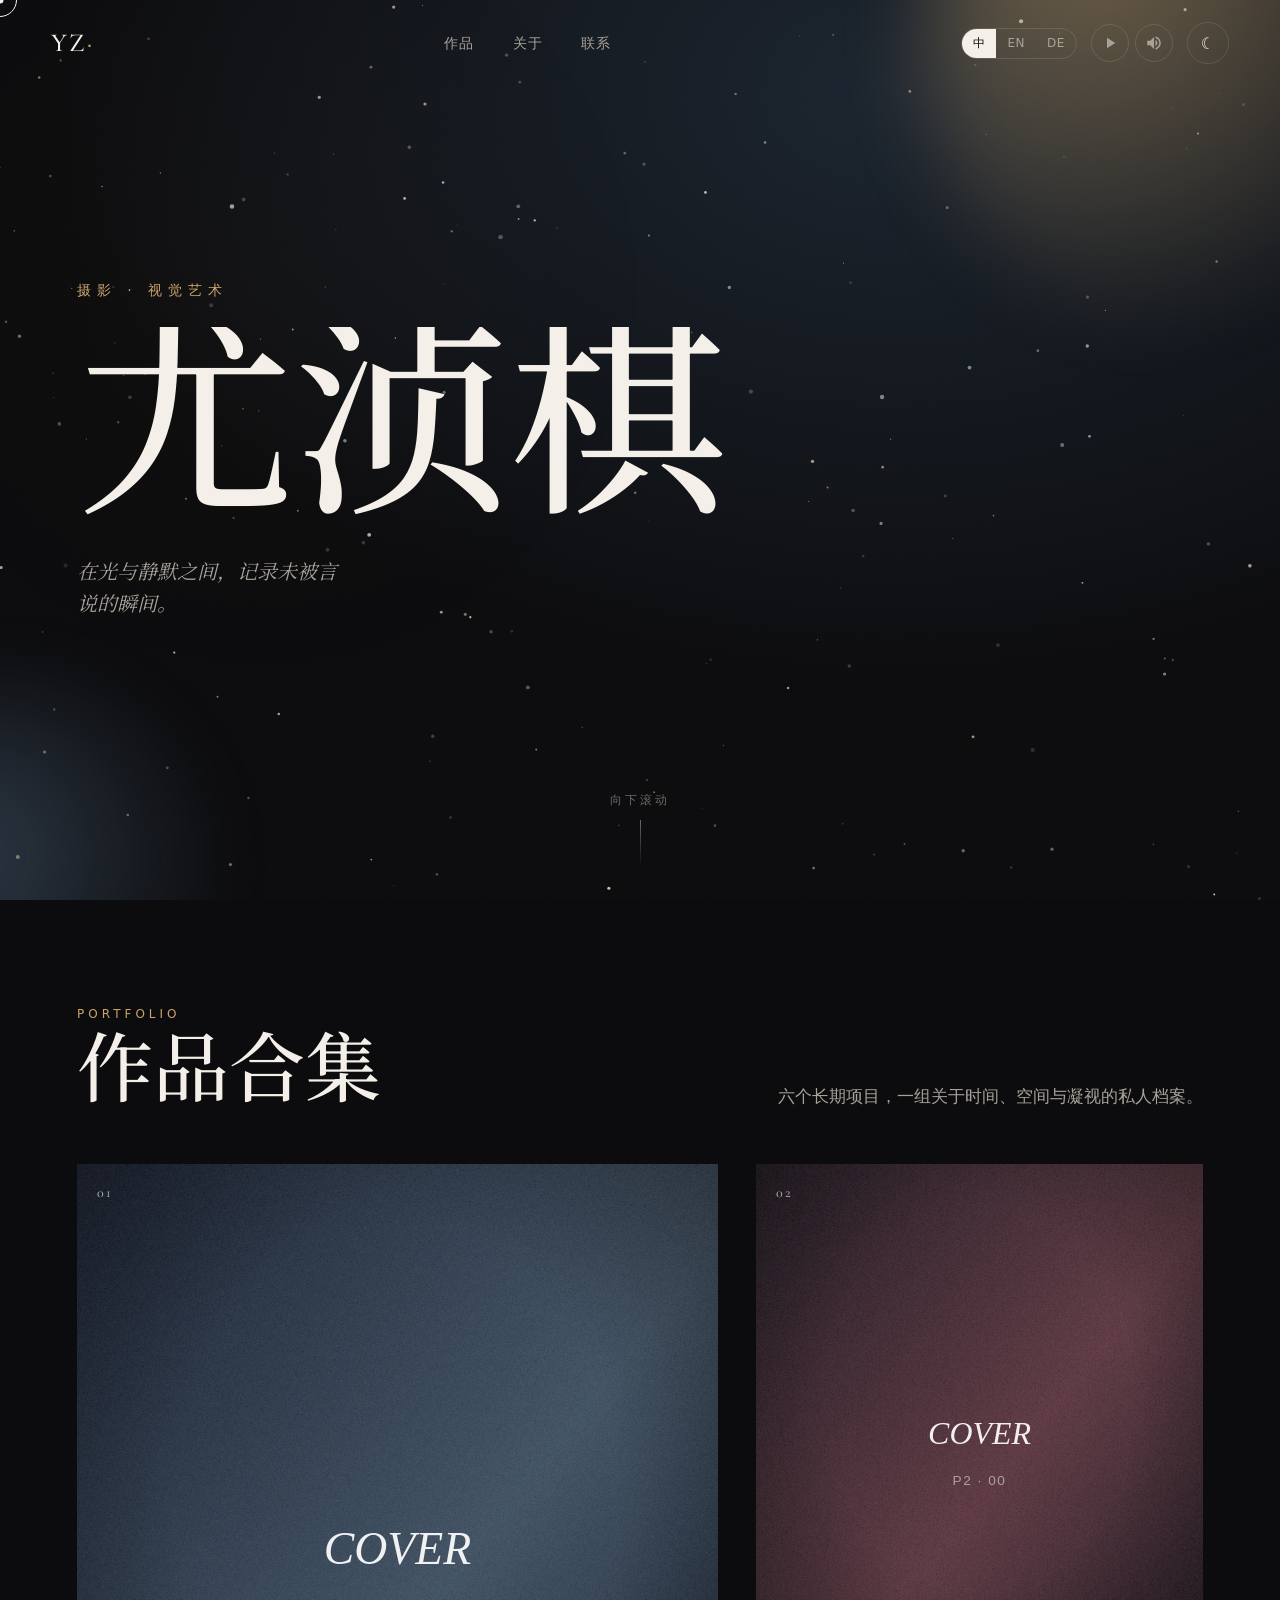
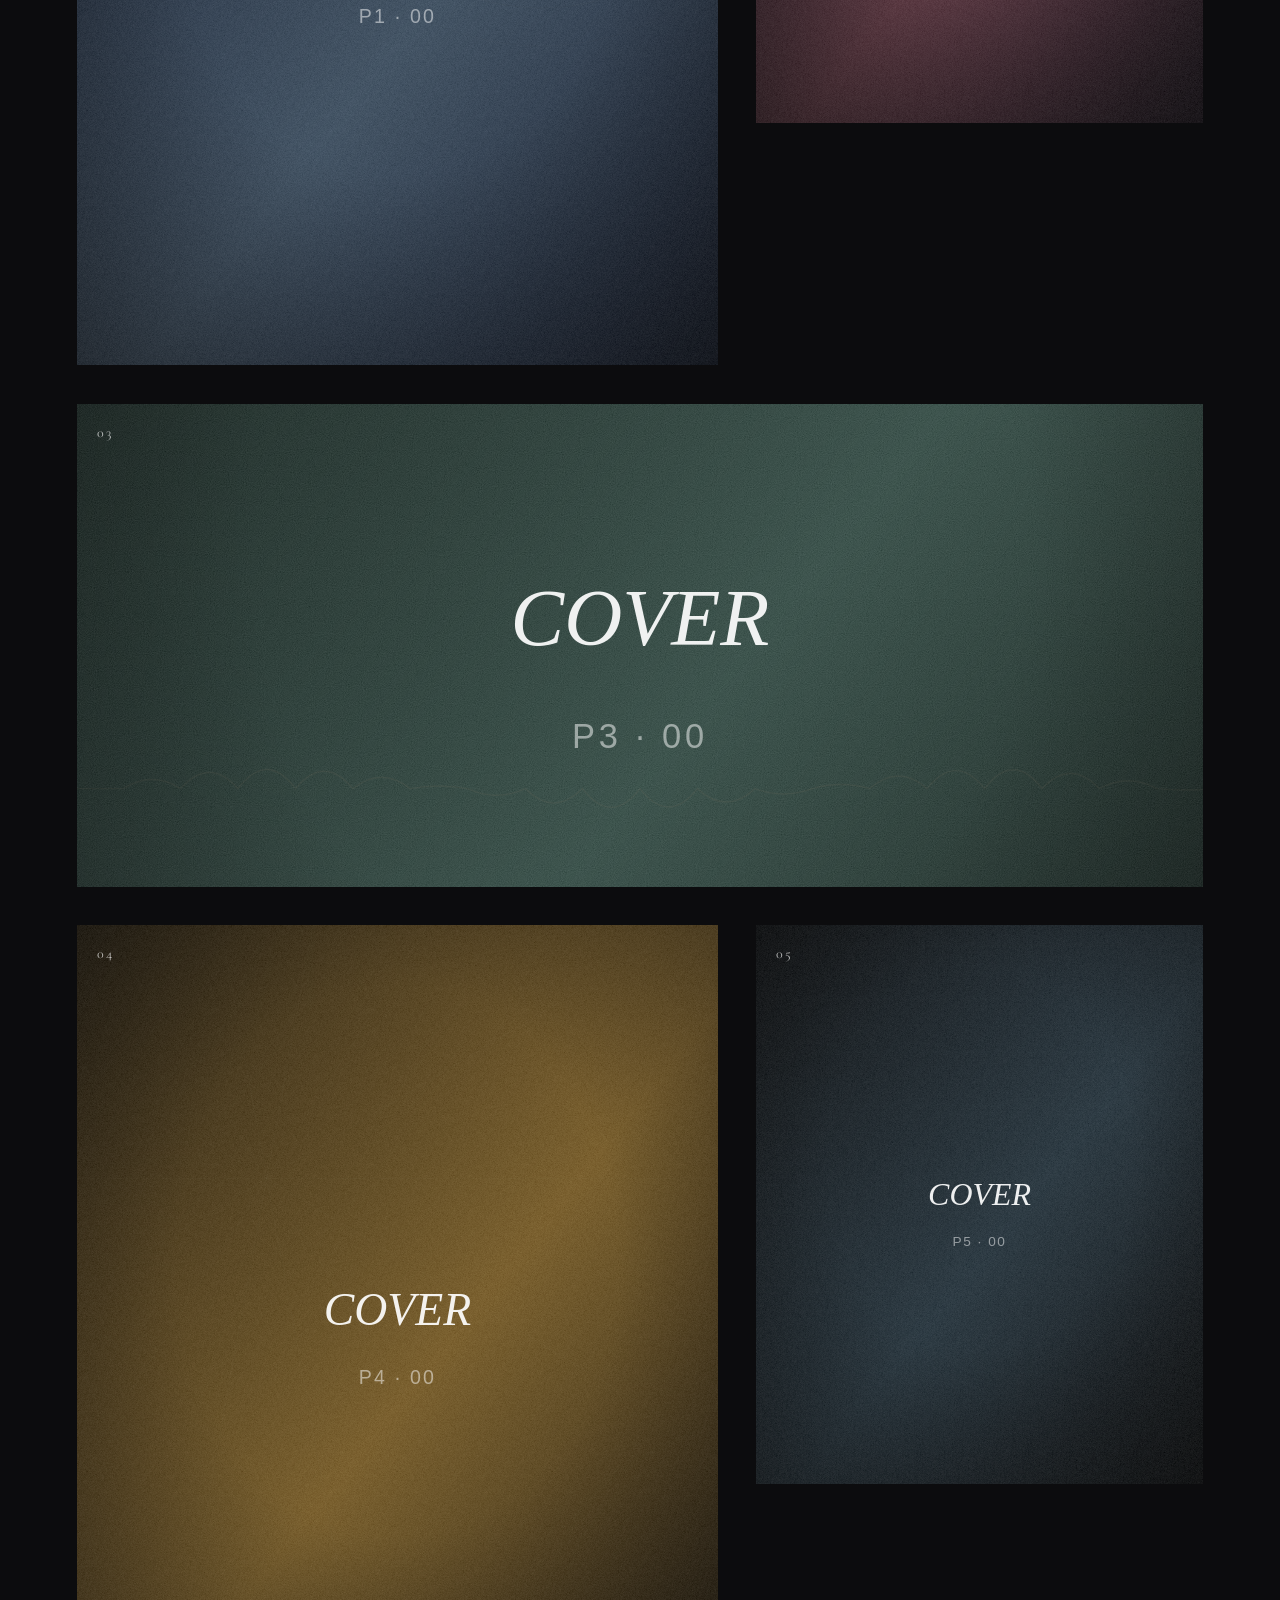
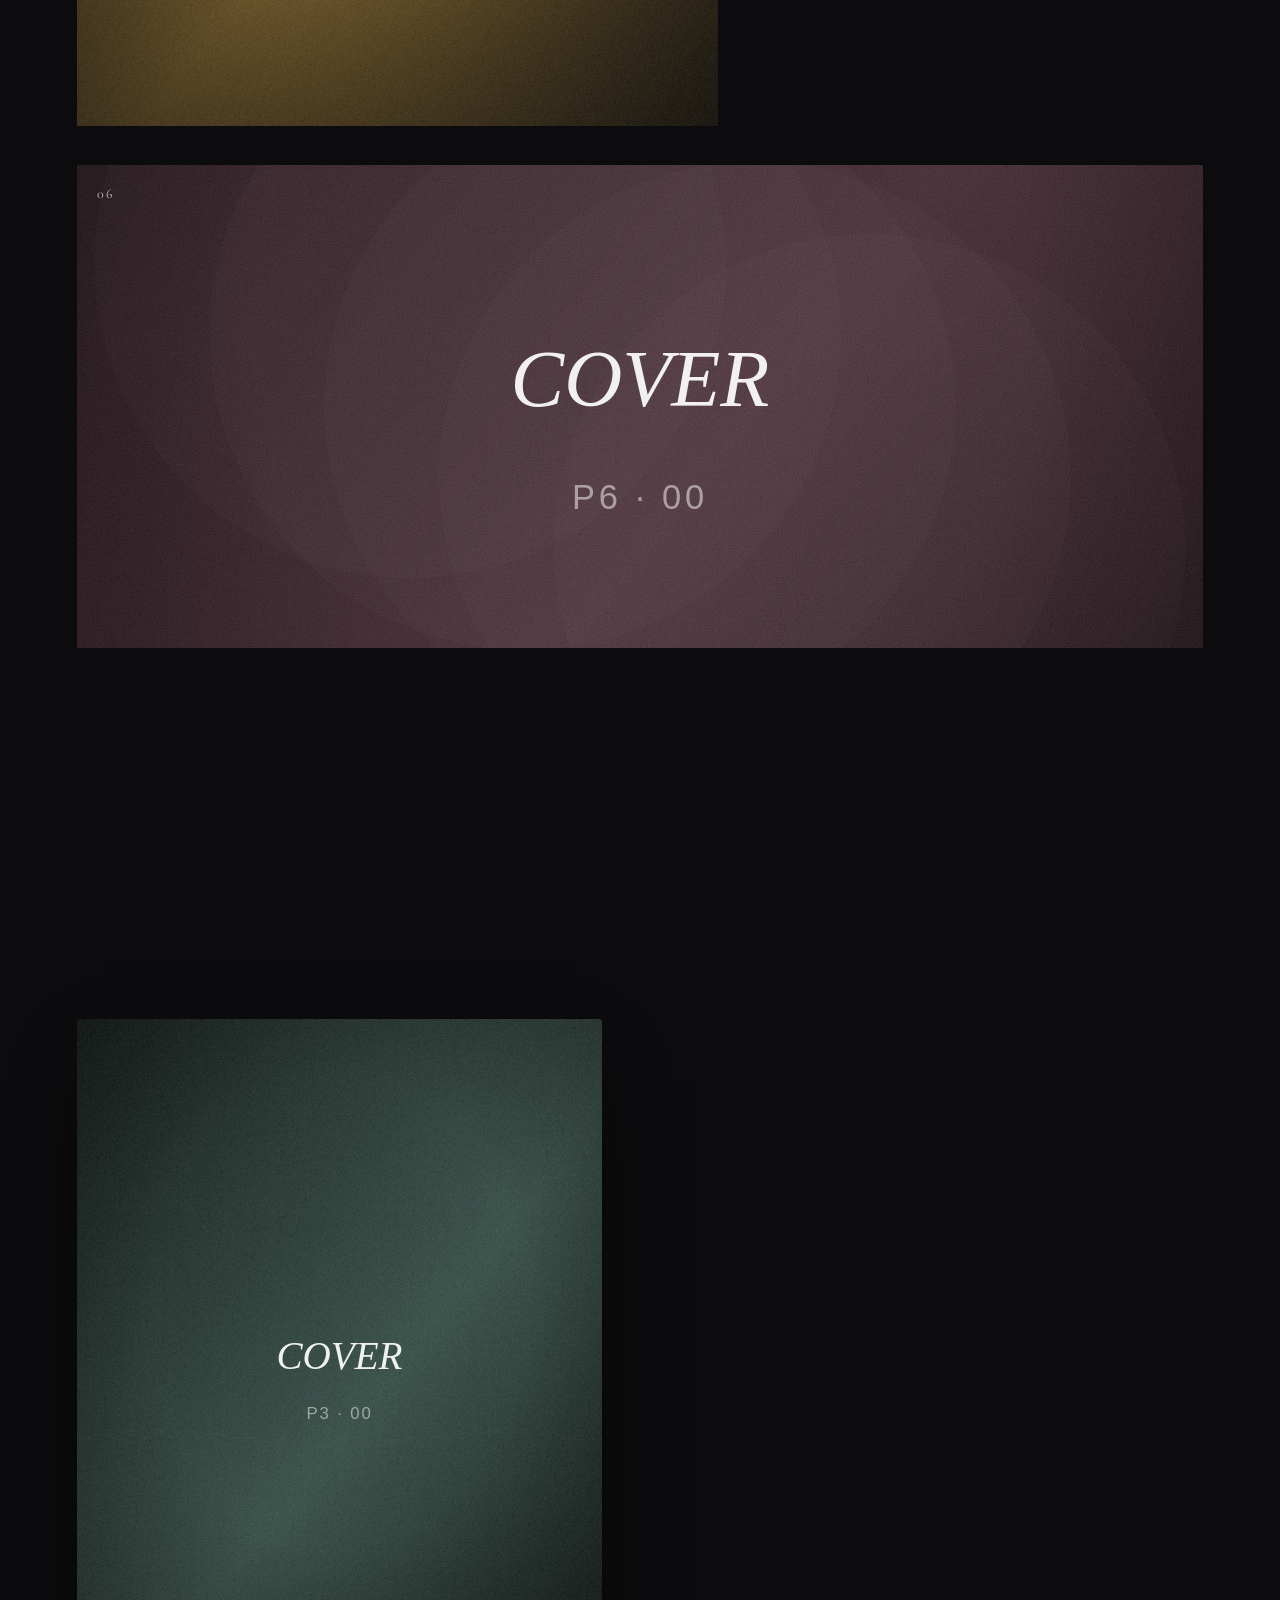
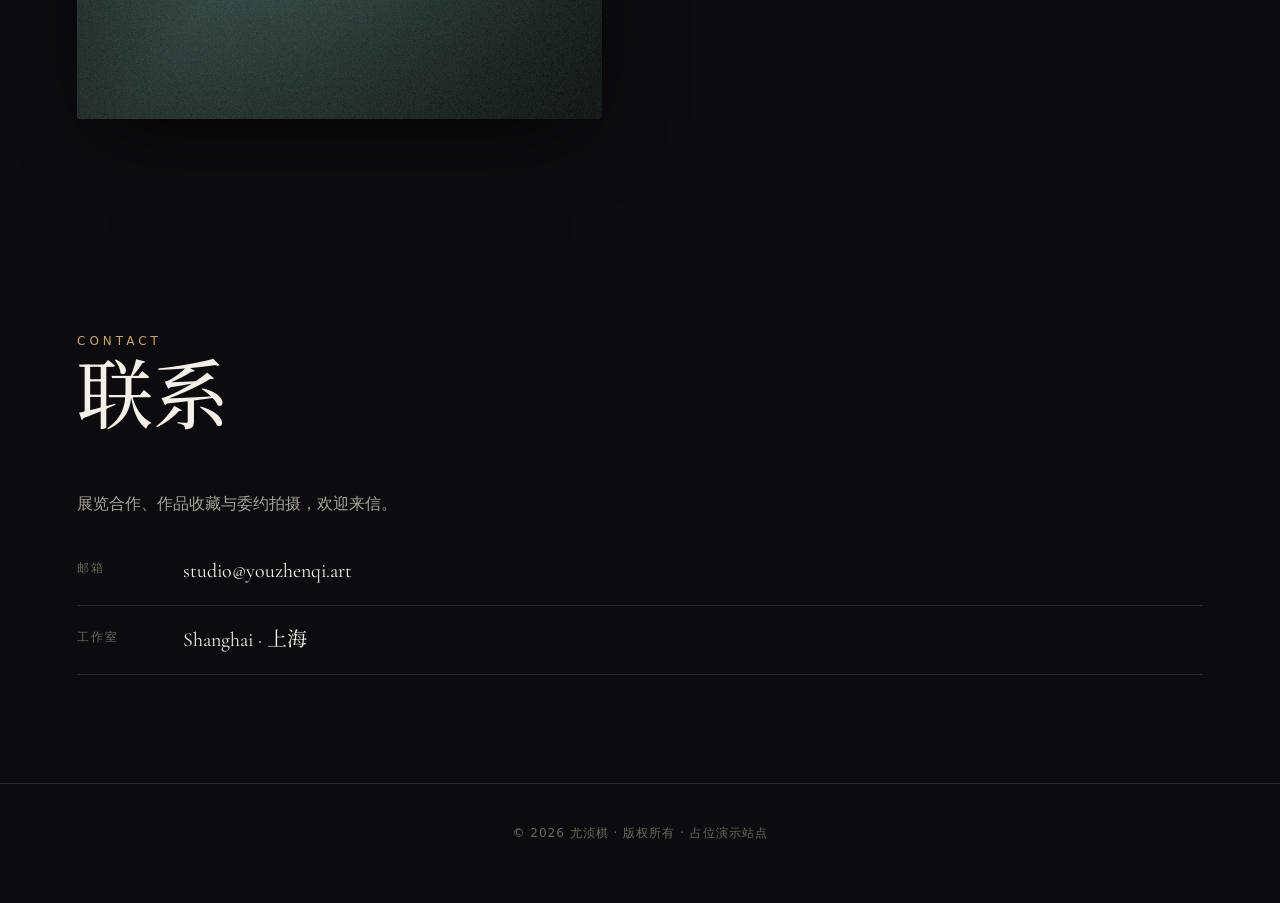
==== commit aabba5ea: "Add files via upload" ====
--- a/index.html
+++ b/index.html
@@ -1,755 +1,61 @@
-
-<!DOCTYPE html>
-<html lang="zh">
-<head>
-<meta charset="UTF-8">
-<meta name="viewport" content="width=device-width, initial-scale=1.0">
-<title>尤浈棋 · 墙绘工作室 | YOU Zhenqi Mural Studio</title>
-<meta name="description" content="尤浈棋墙绘工作室 · 德国 · 商业空间、餐厅、私人定制手绘墙绘 · Wandmalerei-Atelier in Deutschland">
-<link rel="preconnect" href="https://fonts.googleapis.com">
-<link rel="preconnect" href="https://fonts.gstatic.com" crossorigin>
-<link href="https://fonts.googleapis.com/css2?family=Noto+Serif+SC:wght@400;600;900&family=Noto+Sans+SC:wght@400;500;700&family=Archivo:wght@400;600;700;800&family=Archivo+Black&display=swap" rel="stylesheet">
-<style>
-/* ============================================================
-   尤浈棋墙绘工作室 — 全站样式
-   设计语言：plaster 墙底 / terracotta 赭红 / 手工质感
-   ============================================================ */
-:root{
-  --plaster:#E9E2D4;
-  --plaster-2:#DED4C0;
-  --plaster-3:#D3C7AF;
-  --paper:#F3EEE3;
-  --ink:#241E18;
-  --ink-soft:#4A4036;
-  --ink-faint:#7A6E60;
-  --terra:#C2502E;
-  --terra-deep:#9C3D22;
-  --terra-light:#D9683F;
-  --ochre:#D88A3F;
-  --teal:#2E5D5A;
-  --gold:#C99A4B;
-  --line:rgba(36,30,24,.15);
-  --line-strong:rgba(36,30,24,.35);
-  --shadow:24px 24px 0 rgba(36,30,24,.06);
-  --serif:'Noto Serif SC',serif;
-  --sans:'Archivo','Noto Sans SC',sans-serif;
-  --black:'Archivo Black',sans-serif;
-  --maxw:1240px;
-}
-*{margin:0;padding:0;box-sizing:border-box}
-html{scroll-behavior:smooth;-webkit-text-size-adjust:100%}
-body{
-  font-family:var(--sans);background:var(--plaster);color:var(--ink);
-  -webkit-font-smoothing:antialiased;overflow-x:hidden;line-height:1.5;
-}
-body::before{
-  content:"";position:fixed;inset:0;z-index:0;pointer-events:none;opacity:.6;
-  background-image:
-    radial-gradient(circle at 18% 28%, rgba(0,0,0,.022) 0%, transparent 7%),
-    radial-gradient(circle at 68% 58%, rgba(0,0,0,.018) 0%, transparent 8%),
-    radial-gradient(circle at 88% 12%, rgba(0,0,0,.018) 0%, transparent 6%),
-    radial-gradient(circle at 40% 80%, rgba(0,0,0,.015) 0%, transparent 7%);
-}
-.wrap{max-width:var(--maxw);margin:0 auto;padding:0 32px;position:relative;z-index:1}
-img{max-width:100%;display:block}
-a{color:inherit}
-
-/* ---------- 语言切换 ---------- */
-.de [data-zh]{display:none}
-[data-de]{display:none}
-.de [data-de]{display:inline}
-.de [data-de].block{display:block}
-
-/* ---------- 顶栏 ---------- */
-header.site{
-  position:sticky;top:0;z-index:100;
-  background:rgba(233,226,212,.85);backdrop-filter:blur(12px);
-  border-bottom:1px solid var(--line);transition:transform .35s;
-}
-header.site.hide{transform:translateY(-100%)}
-.nav{display:flex;align-items:center;justify-content:space-between;height:74px}
-.brand{font-family:var(--serif);font-weight:900;font-size:21px;letter-spacing:.03em;text-decoration:none;color:var(--ink);display:flex;align-items:center;gap:8px}
-.brand .dot{width:9px;height:9px;background:var(--terra);border-radius:50%;display:inline-block}
-.nav-links{display:flex;gap:32px;align-items:center}
-.nav-links a.nl{text-decoration:none;color:var(--ink-soft);font-size:14px;font-weight:600;letter-spacing:.02em;position:relative;padding:4px 0;transition:color .2s}
-.nav-links a.nl::after{content:"";position:absolute;left:0;bottom:-2px;width:0;height:2px;background:var(--terra);transition:width .25s}
-.nav-links a.nl:hover,.nav-links a.nl.active{color:var(--terra)}
-.nav-links a.nl:hover::after,.nav-links a.nl.active::after{width:100%}
-.lang-toggle{display:flex;border:1.5px solid var(--ink);border-radius:40px;overflow:hidden}
-.lang-toggle button{border:none;background:transparent;padding:6px 13px;cursor:pointer;font-weight:800;color:var(--ink-soft);font-size:12px;letter-spacing:.04em;font-family:inherit}
-.lang-toggle button.active{background:var(--ink);color:var(--plaster)}
-.menu-btn{display:none;background:none;border:none;cursor:pointer;flex-direction:column;gap:5px;padding:8px;z-index:101}
-.menu-btn span{width:26px;height:2px;background:var(--ink);display:block;transition:.3s}
-.menu-btn.x span:nth-child(1){transform:translateY(7px) rotate(45deg)}
-.menu-btn.x span:nth-child(2){opacity:0}
-.menu-btn.x span:nth-child(3){transform:translateY(-7px) rotate(-45deg)}
-
-/* ---------- 按钮 ---------- */
-.btn{display:inline-flex;align-items:center;gap:9px;text-decoration:none;font-weight:700;font-size:15px;padding:15px 30px;border-radius:2px;transition:transform .15s,box-shadow .2s,background .2s,color .2s;letter-spacing:.02em;cursor:pointer;border:none;font-family:inherit}
-.btn-primary{background:var(--terra);color:#fff;box-shadow:4px 4px 0 var(--ink)}
-.btn-primary:hover{transform:translate(-2px,-2px);box-shadow:6px 6px 0 var(--ink)}
-.btn-ghost{background:transparent;color:var(--ink);border:1.5px solid var(--ink)}
-.btn-ghost:hover{background:var(--ink);color:var(--plaster)}
-.btn-light{background:var(--plaster);color:var(--ink)}
-.btn-light:hover{transform:translateY(-2px)}
-
-/* ---------- section 通用 ---------- */
-.section{padding:96px 0;position:relative}
-.sec-head{margin-bottom:54px;max-width:720px}
-.sec-head.center{margin-left:auto;margin-right:auto;text-align:center}
-.sec-tag{display:inline-flex;align-items:center;gap:10px;font-size:12px;font-weight:800;letter-spacing:.2em;text-transform:uppercase;color:var(--terra);margin-bottom:18px}
-.sec-tag::before{content:"";width:34px;height:2px;background:var(--terra)}
-.sec-head.center .sec-tag::before{display:none}
-.sec-title{font-family:var(--serif);font-weight:900;font-size:clamp(30px,5vw,52px);line-height:1.04;letter-spacing:-.01em}
-.sec-sub{font-size:18px;line-height:1.65;color:var(--ink-soft);margin-top:20px}
-
-/* ---------- 页面顶部 banner ---------- */
-.page-hero{padding:80px 0 64px;border-bottom:1px solid var(--line);position:relative;overflow:hidden}
-.page-hero .eyebrow{font-size:13px;font-weight:800;letter-spacing:.2em;text-transform:uppercase;color:var(--terra-deep);margin-bottom:20px}
-.page-hero h1{font-family:var(--serif);font-weight:900;font-size:clamp(40px,7vw,76px);line-height:1;letter-spacing:-.01em}
-.page-hero .ph-lead{font-size:clamp(17px,2.2vw,20px);line-height:1.6;color:var(--ink-soft);max-width:580px;margin-top:24px}
-.page-hero .ph-deco{position:absolute;right:-30px;bottom:-40px;width:300px;opacity:.5;pointer-events:none}
-@media(max-width:760px){.page-hero .ph-deco{display:none}}
-
-/* ---------- 滚动渐入 ---------- */
-.reveal{opacity:0;transform:translateY(28px);transition:opacity .8s cubic-bezier(.2,.7,.3,1),transform .8s cubic-bezier(.2,.7,.3,1)}
-.reveal.in{opacity:1;transform:none}
-.reveal.d1{transition-delay:.08s}.reveal.d2{transition-delay:.16s}.reveal.d3{transition-delay:.24s}.reveal.d4{transition-delay:.32s}
-
-/* ---------- 页脚 ---------- */
-footer.site{background:var(--ink);color:rgba(233,226,212,.62);padding:72px 0 36px}
-.foot-grid{display:grid;grid-template-columns:2fr 1fr 1fr;gap:40px;margin-bottom:48px}
-footer .brand{color:var(--plaster);font-size:22px;margin-bottom:16px}
-footer .f-about{max-width:340px;line-height:1.7;font-size:15px}
-.foot-col h4{color:var(--plaster);font-size:13px;letter-spacing:.12em;text-transform:uppercase;margin-bottom:18px;font-weight:700}
-.foot-col a{display:block;text-decoration:none;color:rgba(233,226,212,.62);font-size:15px;margin-bottom:12px;transition:color .2s}
-.foot-col a:hover{color:var(--ochre)}
-.foot-bottom{border-top:1px solid rgba(233,226,212,.16);padding-top:28px;display:flex;justify-content:space-between;flex-wrap:wrap;gap:12px;font-size:13px}
-@media(max-width:760px){.foot-grid{grid-template-columns:1fr;gap:30px}}
-
-/* ---------- 移动端 ---------- */
-@media(max-width:880px){
-  .wrap{padding:0 22px}
-  .section{padding:68px 0}
-  .menu-btn{display:flex}
-  .nav-links{position:fixed;inset:74px 0 auto 0;background:var(--paper);flex-direction:column;gap:0;padding:0;border-bottom:0 solid var(--line);max-height:0;overflow:hidden;transition:max-height .35s ease,padding .35s ease;box-shadow:0 20px 40px rgba(36,30,24,.12)}
-  .nav-links.open{max-height:440px;padding:8px 0 20px;border-bottom:1px solid var(--line)}
-  .nav-links a.nl{padding:16px 26px;width:100%;border-bottom:1px solid var(--line)}
-  .nav-links a.nl::after{display:none}
-  .lang-toggle{margin:16px 26px 0}
-}
-@media(prefers-reduced-motion:reduce){
-  .reveal{opacity:1!important;transform:none!important;transition:none}
-  html{scroll-behavior:auto}
-  *{animation:none!important}
-}
-
-/* ============================================================
-   组件样式 — 各页面专用模块
-   ============================================================ */
-
-/* ===== 首页 HERO ===== */
-.home-hero{padding:80px 0 60px;position:relative;min-height:78vh;display:flex;align-items:center}
-.hero-grid{display:grid;grid-template-columns:1.05fr .95fr;gap:50px;align-items:center;width:100%}
-.hero-eyebrow{display:inline-flex;align-items:center;gap:12px;font-size:13px;font-weight:800;letter-spacing:.18em;text-transform:uppercase;color:var(--terra-deep);margin-bottom:28px}
-.hero-eyebrow::before{content:"";width:40px;height:2px;background:var(--terra)}
-.home-hero h1{font-family:var(--serif);font-weight:900;font-size:clamp(46px,7.5vw,88px);line-height:.98;letter-spacing:-.015em;margin-bottom:10px}
-.home-hero h1 .accent{color:var(--terra)}
-.home-hero .sub-name{font-family:var(--black);font-size:clamp(13px,1.8vw,17px);letter-spacing:.32em;text-transform:uppercase;color:var(--ink-faint);margin:16px 0 30px}
-.home-hero .lead{font-size:clamp(17px,2.1vw,20px);line-height:1.62;max-width:500px;color:var(--ink-soft);margin-bottom:38px}
-.hero-cta{display:flex;gap:16px;flex-wrap:wrap;margin-bottom:42px}
-.hero-stats{display:flex;gap:0;border-top:2px solid var(--ink);border-bottom:2px solid var(--ink)}
-.hero-stats .stat{flex:1;padding:22px 4px;border-right:1px solid var(--line)}
-.hero-stats .stat:last-child{border-right:none}
-.hero-stats .num{font-family:var(--black);font-size:clamp(24px,3.6vw,38px);color:var(--terra-deep);line-height:1}
-.hero-stats .lbl{font-size:11px;font-weight:700;letter-spacing:.08em;color:var(--ink-soft);margin-top:8px;text-transform:uppercase}
-/* hero 视觉拼贴 */
-.hero-art{position:relative;aspect-ratio:4/5}
-.hero-art .blob{position:absolute;inset:0;z-index:0}
-.hero-art .frame{position:absolute;border:2px solid var(--ink);overflow:hidden;background:var(--plaster-2)}
-.hero-art .f1{inset:6% 12% 30% 6%;z-index:2;box-shadow:14px 14px 0 var(--terra)}
-.hero-art .f2{width:46%;aspect-ratio:1;right:2%;bottom:6%;z-index:3;box-shadow:10px 10px 0 var(--teal)}
-.hero-art .ph{width:100%;height:100%;display:flex;flex-direction:column;align-items:center;justify-content:center;gap:8px;color:var(--ink-faint);font-weight:700;font-size:13px;text-align:center;padding:14px;background:linear-gradient(135deg,var(--plaster-2),var(--plaster-3))}
-.hero-art .ph .ic{font-size:30px;opacity:.55}
-@media(max-width:880px){
-  .hero-grid{grid-template-columns:1fr;gap:40px}
-  .hero-art{max-width:380px;margin:0 auto}
-}
-
-/* ===== 通用图片占位 ===== */
-.ph-box{display:flex;flex-direction:column;align-items:center;justify-content:center;gap:8px;color:var(--ink-faint);font-weight:700;font-size:13px;text-align:center;padding:18px;background:linear-gradient(135deg,var(--plaster-2),var(--plaster-3));width:100%;height:100%}
-.ph-box .ic{font-size:28px;opacity:.5}
-
-/* ===== 作品网格 ===== */
-.filter-bar{display:flex;gap:10px;flex-wrap:wrap;margin-bottom:40px}
-.filter-bar button{background:transparent;border:1.5px solid var(--line-strong);color:var(--ink-soft);padding:10px 22px;border-radius:40px;font-weight:700;font-size:14px;cursor:pointer;font-family:inherit;transition:.2s}
-.filter-bar button:hover{border-color:var(--ink)}
-.filter-bar button.active{background:var(--ink);color:var(--plaster);border-color:var(--ink)}
-.work-grid{display:grid;grid-template-columns:repeat(3,1fr);gap:20px}
-.work-card{position:relative;overflow:hidden;border:1px solid var(--line);background:var(--plaster-2);cursor:pointer;aspect-ratio:4/5}
-.work-card.wide{grid-column:span 2;aspect-ratio:8/5}
-.work-card img{width:100%;height:100%;object-fit:cover;transition:transform .55s}
-.work-card:hover img{transform:scale(1.06)}
-.work-card .ph-box{aspect-ratio:auto;height:100%}
-.work-overlay{position:absolute;inset:0;background:linear-gradient(to top,rgba(36,30,24,.86),rgba(36,30,24,.1) 55%,transparent);display:flex;flex-direction:column;justify-content:flex-end;padding:24px;opacity:0;transition:opacity .3s}
-.work-card:hover .work-overlay{opacity:1}
-.work-overlay .wt{color:#fff;font-family:var(--serif);font-weight:600;font-size:20px}
-.work-overlay .wc{color:var(--ochre);font-size:13px;font-weight:700;margin-top:5px;letter-spacing:.04em;text-transform:uppercase}
-.work-overlay .zoom{position:absolute;top:18px;right:18px;width:40px;height:40px;border:1.5px solid rgba(255,255,255,.6);border-radius:50%;display:flex;align-items:center;justify-content:center;color:#fff;font-size:18px}
-@media(max-width:760px){.work-grid{grid-template-columns:1fr 1fr;gap:12px}.work-card.wide{grid-column:span 2}}
-@media(max-width:480px){.work-grid{grid-template-columns:1fr}.work-card.wide{grid-column:span 1}}
-
-/* ===== 灯箱 ===== */
-.lightbox{position:fixed;inset:0;z-index:200;background:rgba(20,16,12,.92);display:none;align-items:center;justify-content:center;padding:30px}
-.lightbox.open{display:flex}
-.lb-inner{max-width:900px;width:100%;max-height:90vh;display:flex;flex-direction:column}
-.lb-media{flex:1;min-height:0;display:flex;align-items:center;justify-content:center;background:var(--plaster-2);border:2px solid var(--plaster)}
-.lb-media img{max-width:100%;max-height:72vh;object-fit:contain}
-#lbPh{width:100%;height:50vh;flex-direction:column}
-.lb-cap{background:var(--plaster);padding:20px 26px;display:flex;justify-content:space-between;align-items:center;gap:16px}
-.lb-cap .lbt{font-family:var(--serif);font-weight:700;font-size:22px}
-.lb-cap .lbc{color:var(--terra);font-weight:700;font-size:13px;letter-spacing:.06em;text-transform:uppercase}
-.lb-close{position:absolute;top:24px;right:30px;width:48px;height:48px;border:1.5px solid rgba(255,255,255,.5);background:transparent;color:#fff;border-radius:50%;font-size:24px;cursor:pointer;display:flex;align-items:center;justify-content:center}
-.lb-close:hover{background:var(--terra);border-color:var(--terra)}
-
-/* ===== 服务卡片 ===== */
-.svc-grid{display:grid;grid-template-columns:repeat(3,1fr);gap:1px;background:var(--line);border:1px solid var(--line)}
-.svc{background:var(--plaster);padding:40px 32px;transition:background .3s}
-.svc:hover{background:var(--paper)}
-.svc .svc-no{font-family:var(--black);font-size:14px;color:var(--terra);letter-spacing:.1em}
-.svc h3{font-family:var(--serif);font-weight:600;font-size:25px;margin:14px 0 14px}
-.svc p{font-size:15px;line-height:1.7;color:var(--ink-soft)}
-.svc .svc-list{list-style:none;margin-top:18px}
-.svc .svc-list li{font-size:14px;color:var(--ink-soft);padding:7px 0 7px 22px;position:relative;border-top:1px solid var(--line)}
-.svc .svc-list li::before{content:"→";position:absolute;left:0;color:var(--terra);font-weight:700}
-@media(max-width:760px){.svc-grid{grid-template-columns:1fr}}
-
-/* dark 变体 */
-.section.dark{background:var(--ink);color:var(--plaster)}
-.section.dark .sec-title{color:var(--plaster)}
-.section.dark .sec-sub{color:rgba(233,226,212,.72)}
-.section.dark .sec-tag{color:var(--ochre)}
-.section.dark .svc-grid{background:rgba(233,226,212,.16);border-color:rgba(233,226,212,.16)}
-.section.dark .svc{background:var(--ink)}
-.section.dark .svc:hover{background:#322a22}
-.section.dark .svc h3{color:var(--plaster)}
-.section.dark .svc p,.section.dark .svc .svc-list li{color:rgba(233,226,212,.72)}
-.section.dark .svc .svc-list li{border-color:rgba(233,226,212,.16)}
-
-/* ===== 流程时间线 ===== */
-.process{display:grid;grid-template-columns:repeat(4,1fr);gap:24px;position:relative}
-.process::before{content:"";position:absolute;top:34px;left:8%;right:8%;height:2px;background:var(--line-strong);z-index:0}
-.step{position:relative;z-index:1;text-align:center}
-.step .step-no{width:68px;height:68px;margin:0 auto 22px;border-radius:50%;background:var(--plaster);border:2px solid var(--ink);display:flex;align-items:center;justify-content:center;font-family:var(--black);font-size:24px;color:var(--terra-deep)}
-.step:hover .step-no{background:var(--terra);color:#fff;border-color:var(--terra)}
-.step h4{font-family:var(--serif);font-weight:600;font-size:19px;margin-bottom:10px}
-.step p{font-size:14px;line-height:1.6;color:var(--ink-soft)}
-@media(max-width:760px){.process{grid-template-columns:1fr 1fr;gap:30px}.process::before{display:none}}
-
-/* ===== 关于/特色 ===== */
-.about-grid{display:grid;grid-template-columns:1fr 1.1fr;gap:60px;align-items:center}
-.about-img{aspect-ratio:4/5;border:2px solid var(--ink);box-shadow:18px 18px 0 var(--terra);overflow:hidden;background:var(--plaster-2)}
-.about-img img{width:100%;height:100%;object-fit:cover}
-.about-text p{font-size:16px;line-height:1.75;color:var(--ink-soft);margin-bottom:18px}
-.about-quote{font-family:var(--serif);font-size:24px;line-height:1.45;color:var(--ink);font-weight:600;border-left:3px solid var(--terra);padding-left:22px;margin:28px 0}
-.tag-row{display:flex;flex-wrap:wrap;gap:10px;margin-top:24px}
-.tag{border:1.5px solid var(--line-strong);padding:8px 18px;border-radius:40px;font-size:13px;font-weight:600;color:var(--ink-soft)}
-@media(max-width:880px){.about-grid{grid-template-columns:1fr;gap:36px}.about-img{max-width:380px}}
-
-/* ===== 客户/信任条 ===== */
-.client-row{display:flex;flex-wrap:wrap;justify-content:center;gap:14px}
-.client-chip{border:1.5px solid var(--ink);padding:14px 28px;border-radius:40px;font-weight:700;font-size:16px}
-.client-chip.hl{background:var(--terra);color:#fff;border-color:var(--terra)}
-
-/* ===== 数字大标 ===== */
-.bignum-grid{display:grid;grid-template-columns:repeat(4,1fr);gap:30px}
-.bignum{text-align:center}
-.bignum .n{font-family:var(--black);font-size:clamp(40px,6vw,64px);color:var(--terra);line-height:1}
-.bignum .l{font-size:14px;font-weight:600;color:var(--ink-soft);margin-top:10px}
-@media(max-width:600px){.bignum-grid{grid-template-columns:1fr 1fr;gap:30px}}
-
-/* ===== FAQ ===== */
-.faq-list{max-width:820px;margin:0 auto}
-.faq-item{border-bottom:1px solid var(--line)}
-.faq-q{width:100%;background:none;border:none;cursor:pointer;padding:26px 0;display:flex;justify-content:space-between;align-items:center;gap:20px;text-align:left;font-family:var(--serif);font-weight:600;font-size:19px;color:var(--ink);font-family:inherit}
-.faq-q .fq-ic{flex-shrink:0;width:32px;height:32px;border:1.5px solid var(--ink);border-radius:50%;display:flex;align-items:center;justify-content:center;font-size:20px;transition:.3s}
-.faq-item.open .fq-ic{background:var(--terra);color:#fff;border-color:var(--terra);transform:rotate(45deg)}
-.faq-a{max-height:0;overflow:hidden;transition:max-height .35s ease}
-.faq-item.open .faq-a{max-height:300px}
-.faq-a p{padding:0 0 26px;font-size:15px;line-height:1.7;color:var(--ink-soft)}
-
-/* ===== 报价表单 ===== */
-.quote-wrap{display:grid;grid-template-columns:1fr 1fr;gap:54px;align-items:start}
-.quote-info .contact-methods{display:flex;flex-direction:column;gap:24px;margin-top:30px}
-.cm{display:flex;align-items:center;gap:18px}
-.cm .cm-ic{width:54px;height:54px;flex-shrink:0;border:2px solid var(--line-strong);border-radius:50%;display:flex;align-items:center;justify-content:center;font-size:22px}
-.cm .cm-label{font-size:12px;letter-spacing:.1em;text-transform:uppercase;color:var(--ink-faint);font-weight:700}
-.cm .cm-val{font-size:20px;font-weight:700;margin-top:3px}
-.qr-card{margin-top:30px;display:inline-flex;flex-direction:column;align-items:center;background:#fff;padding:22px;border:1px solid var(--line);box-shadow:8px 8px 0 var(--plaster-3);max-width:220px}
-.qr-box{width:160px;height:160px;background:var(--plaster);border:2px dashed var(--ink-faint);display:flex;flex-direction:column;align-items:center;justify-content:center;gap:8px;color:var(--ink-faint);font-weight:700;font-size:12px;text-align:center;padding:14px}
-.qr-card .qr-name{font-weight:800;margin-top:14px;font-size:14px}
-.quote-form{background:var(--paper);border:1px solid var(--line);padding:36px}
-.field{margin-bottom:22px}
-.field label{display:block;font-size:13px;font-weight:700;letter-spacing:.04em;color:var(--ink-soft);margin-bottom:9px}
-.field input,.field textarea{width:100%;background:var(--plaster);border:1.5px solid var(--line-strong);padding:13px 15px;font-family:inherit;font-size:15px;color:var(--ink);border-radius:2px}
-.field input:focus,.field textarea:focus{outline:none;border-color:var(--terra)}
-.field textarea{resize:vertical;min-height:110px}
-.type-pills{display:flex;flex-wrap:wrap;gap:10px}
-.type-pills label{display:inline-flex;align-items:center;cursor:pointer;border:1.5px solid var(--line-strong);padding:9px 18px;border-radius:40px;font-size:14px;font-weight:600;color:var(--ink-soft);margin:0;transition:.2s}
-.type-pills input{position:absolute;opacity:0;width:0}
-.type-pills label:has(input:checked){background:var(--ink);color:var(--plaster);border-color:var(--ink)}
-#formMsg{font-size:14px;color:var(--terra-deep);font-weight:700;margin-top:14px;min-height:20px}
-@media(max-width:880px){.quote-wrap{grid-template-columns:1fr;gap:40px}}
-
-/* ===== CTA 大色块 ===== */
-.cta-band{background:var(--terra);color:#fff;text-align:center;padding:90px 0}
-.cta-band h2{font-family:var(--serif);font-weight:900;font-size:clamp(30px,5vw,52px);line-height:1.05;margin-bottom:22px}
-.cta-band p{font-size:19px;opacity:.95;max-width:540px;margin:0 auto 36px;line-height:1.6}
-
-/* ===== 装饰笔刷 ===== */
-.brush-deco{position:absolute;pointer-events:none;z-index:0;opacity:.85}
-
-/* ===== 项目详情灯箱 ===== */
-.projbox{position:fixed;inset:0;z-index:210;background:rgba(20,16,12,.93);display:none;overflow-y:auto;padding:40px 20px}
-.projbox.open{display:block}
-.pj-inner{max-width:920px;margin:0 auto;background:var(--plaster);border:2px solid var(--ink)}
-.pj-head{padding:32px 36px 24px;border-bottom:1px solid var(--line)}
-.pj-meta{font-size:12px;font-weight:800;letter-spacing:.14em;text-transform:uppercase;color:var(--terra);margin-bottom:12px}
-.pj-head h3{font-family:var(--serif);font-weight:900;font-size:clamp(26px,4vw,38px);line-height:1.08}
-.pj-body{padding:28px 36px 36px}
-.pj-desc{font-size:16px;line-height:1.8;color:var(--ink-soft);margin-bottom:28px}
-.pj-gallery{display:flex;flex-direction:column;gap:14px}
-.pj-gallery img{width:100%;border:1px solid var(--line);background:var(--plaster-2)}
-.pj-gallery img.pj-main{border:2px solid var(--ink)}
-.pj-close{position:fixed;top:24px;right:30px;width:48px;height:48px;border:1.5px solid rgba(255,255,255,.55);background:rgba(20,16,12,.6);color:#fff;border-radius:50%;font-size:24px;cursor:pointer;display:flex;align-items:center;justify-content:center;z-index:211}
-.pj-close:hover{background:var(--terra);border-color:var(--terra)}
-@media(max-width:560px){.pj-head,.pj-body{padding-left:20px;padding-right:20px}}
-
-/* 真实图片卡片 */
-.work-card img.cover{width:100%;height:100%;object-fit:cover;transition:transform .55s}
-.work-card:hover img.cover{transform:scale(1.06)}
-
-/* 二维码真实图 */
-.qr-real{width:160px;height:160px;object-fit:cover;border:1px solid var(--line)}
-
-/* ============================================================
-   手机端优化 (≤768px) — 只影响手机，桌面不变
-   ============================================================ */
-@media(max-width:768px){
-  /* --- 通用间距收紧 --- */
-  .section{padding:48px 0}
-  .wrap{padding:0 18px}
-  .sec-head{margin-bottom:32px}
-  .page-hero{padding:48px 0 36px}
-  .cta-band{padding:56px 0}
-
-  /* --- HERO：手机改成干净的单张大图，不用拼贴 --- */
-  .home-hero{padding:32px 0 8px;min-height:auto}
-  .hero-grid{gap:28px}
-  .home-hero h1{font-size:40px;line-height:1.02}
-  .home-hero .sub-name{font-size:12px;letter-spacing:.22em;margin:12px 0 20px}
-  .home-hero .lead{font-size:16px;margin-bottom:26px}
-  .hero-eyebrow{margin-bottom:18px;font-size:12px}
-  .hero-cta{margin-bottom:30px;gap:12px}
-  .hero-cta .btn{padding:13px 22px;font-size:14px}
-  /* 拼贴改单图：隐藏装饰blob和第二张，主图铺满 */
-  .hero-art{aspect-ratio:16/11;max-width:100%;margin:0}
-  .hero-art .blob{display:none}
-  .hero-art .f1{position:relative;inset:auto;width:100%;height:100%;box-shadow:8px 8px 0 var(--terra);border-width:2px}
-  .hero-art .f2{display:none}
-  .hero-stats .num{font-size:26px}
-  .hero-stats .lbl{font-size:10px}
-  .hero-stats .stat{padding:16px 4px}
-
-  /* --- 标题统一缩小 --- */
-  .sec-title{font-size:28px}
-  .page-hero h1{font-size:40px}
-  .page-hero .ph-lead{font-size:16px;margin-top:18px}
-  .sec-sub{font-size:15px}
-
-  /* --- 作品网格：手机单列，统一比例，间距收紧 --- */
-  .work-grid{grid-template-columns:1fr;gap:14px}
-  .work-card,.work-card.wide{grid-column:span 1;aspect-ratio:4/3}
-  .filter-bar{gap:8px;margin-bottom:28px}
-  .filter-bar button{padding:8px 16px;font-size:13px}
-  /* 手机上作品卡的标题常驻显示（不靠hover） */
-  .work-overlay{opacity:1;background:linear-gradient(to top,rgba(36,30,24,.82),transparent 50%)}
-  .work-overlay .wt{font-size:17px}
-  .work-overlay .zoom{width:34px;height:34px;font-size:15px;top:14px;right:14px}
-
-  /* --- 服务卡 --- */
-  .svc{padding:28px 22px}
-  .svc h3{font-size:21px}
-
-  /* --- 流程 --- */
-  .process{gap:24px 16px}
-  .step .step-no{width:56px;height:56px;font-size:20px;margin-bottom:14px}
-  .step h4{font-size:17px}
-
-  /* --- 关于 --- */
-  .about-grid{gap:28px}
-  .about-img{max-width:100%}
-  .about-quote{font-size:20px;padding-left:16px;margin:22px 0}
-  .about-text p{font-size:15px}
-
-  /* --- 数字 --- */
-  .bignum .n{font-size:42px}
-  .bignum .l{font-size:13px}
-
-  /* --- 客户chip --- */
-  .client-chip{padding:11px 20px;font-size:14px}
-
-  /* --- 联系表单 --- */
-  .quote-form{padding:24px 18px}
-  .cm .cm-val{font-size:17px}
-  .qr-card{margin-top:24px}
-
-  /* --- FAQ --- */
-  .faq-q{font-size:17px;padding:20px 0}
-
-  /* --- 项目详情灯箱 --- */
-  .projbox{padding:0}
-  .pj-inner{border:none;min-height:100vh}
-  .pj-head{padding:24px 20px 18px}
-  .pj-head h3{font-size:24px}
-  .pj-body{padding:20px}
-  .pj-desc{font-size:15px;line-height:1.7}
-  .pj-close{top:14px;right:16px;width:42px;height:42px}
-
-  /* --- CTA --- */
-  .cta-band h2{font-size:28px}
-  .cta-band p{font-size:16px}
-
-  /* --- 页脚 --- */
-  footer.site{padding:48px 0 28px}
-}
-
-/* 超窄屏 (≤380px) 再收一档 */
-@media(max-width:380px){
-  .home-hero h1,.page-hero h1{font-size:34px}
-  .sec-title{font-size:25px}
-  .hero-stats .num{font-size:23px}
-}
-
-</style>
-</head>
-<body>
-
-<!-- ===== 顶栏 ===== -->
-<header class="site">
-  <div class="wrap nav">
-    <a href="index.html" class="brand">尤浈棋<span class="dot"></span><span data-zh style="font-size:15px;color:var(--ink-faint);font-family:var(--sans);font-weight:700">墙绘</span><span data-de style="font-size:13px;color:var(--ink-faint);font-family:var(--sans);font-weight:700">WANDKUNST</span></a>
-    <nav class="nav-links" id="navLinks">
-      <a class="nl active" href="index.html"><span data-zh>首页</span><span data-de>Start</span></a>
-      <a class="nl" href="works.html"><span data-zh>作品集</span><span data-de>Werke</span></a>
-      <a class="nl" href="services.html"><span data-zh>服务</span><span data-de>Leistungen</span></a>
-      <a class="nl" href="about.html"><span data-zh>关于</span><span data-de>Über mich</span></a>
-      <a class="nl" href="contact.html"><span data-zh>联系报价</span><span data-de>Kontakt</span></a>
-      <div class="lang-toggle">
-        <button data-lang-btn="zh" class="active" onclick="setLang('zh')">中</button>
-        <button data-lang-btn="de" onclick="setLang('de')">DE</button>
-      </div>
-    </nav>
-    <button class="menu-btn" id="menuBtn" onclick="toggleMenu()"><span></span><span></span><span></span></button>
-  </div>
-</header>
-
-<!-- ===== HERO ===== -->
-<section class="home-hero">
-  <div class="wrap hero-grid">
-    <div>
-      <div class="hero-eyebrow"><span data-zh>德国 · 手绘墙绘工作室</span><span data-de>Deutschland · Wandmalerei</span></div>
-      <h1>
-        <span data-zh>让一面墙<br>成为<span class="accent">一件作品</span></span>
-        <span data-de class="block">Aus einer Wand<br>wird <span class="accent">Kunst</span></span>
-      </h1>
-      <div class="sub-name">YOU ZHENQI · MURAL ART</div>
-      <p class="lead">
-        <span data-zh>餐厅、商业空间、私人定制——大型手绘墙面艺术，把普通的墙变成让人想拍照、想驻足的地方。</span>
-        <span data-de class="block">Restaurants, Gewerbe, private Räume — großformatige handgemalte Wandkunst, die jeden Raum unvergesslich macht.</span>
-      </p>
-      <div class="hero-cta">
-        <a href="contact.html" class="btn btn-primary"><span data-zh>预约咨询</span><span data-de>Anfrage senden</span> →</a>
-        <a href="works.html" class="btn btn-ghost"><span data-zh>浏览作品</span><span data-de>Werke ansehen</span></a>
-      </div>
-      <div class="hero-stats">
-        <div class="stat"><div class="num">6+</div><div class="lbl"><span data-zh>展示项目</span><span data-de>Projekte</span></div></div>
-        <div class="stat"><div class="num">3</div><div class="lbl"><span data-zh>合作城市</span><span data-de>Städte</span></div></div>
-        <div class="stat"><div class="num">100%</div><div class="lbl"><span data-zh>纯手工绘制</span><span data-de>Handarbeit</span></div></div>
-      </div>
-    </div>
-    <div class="hero-art">
-      <svg class="blob" viewBox="0 0 400 480" xmlns="http://www.w3.org/2000/svg">
-        <path d="M60 200 Q70 80 200 80 Q360 80 350 220 Q340 380 200 400 Q70 420 60 280Z" fill="#D88A3F" opacity="0.4"/>
-      </svg>
-      <div class="frame f1" style="background:none"><img src="[data-uri]